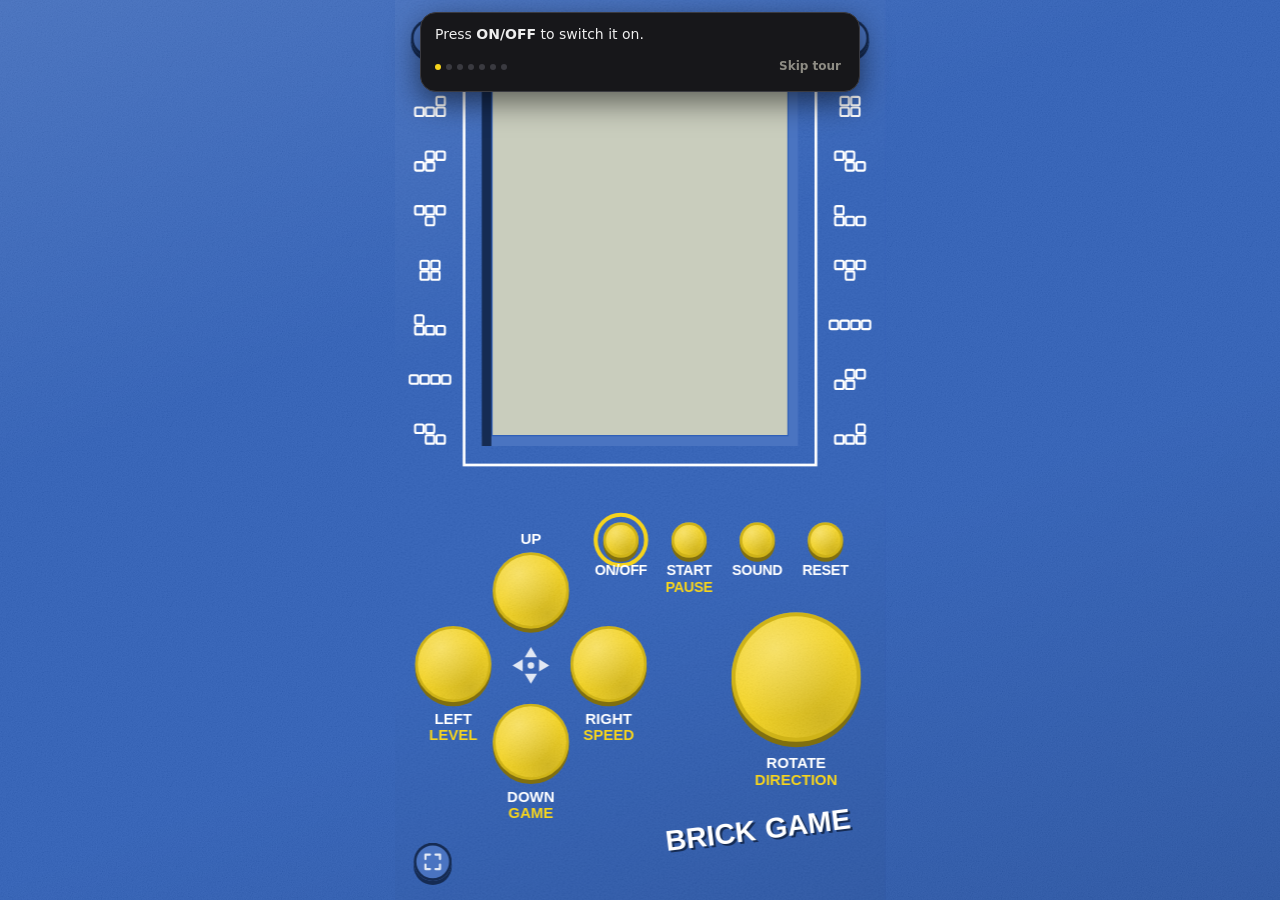
==== brick/index.html @ eca325bb "Brick v28: Home screen — games list, local leaderboard, idle robot preview; RESET plays the home ani" ====
<!DOCTYPE html>
<html lang="en">
<head>
<meta charset="UTF-8">
<meta name="viewport" content="width=device-width, initial-scale=1, maximum-scale=1, user-scalable=no, viewport-fit=cover">
<title>Brick Game — lucidité</title>
<meta name="description" content="A playable rebuild of the classic pocket Brick Game handheld: twelve cartridges, ten speeds, ten levels, on your phone.">
<meta name="theme-color" content="#0d0d0f">
<meta name="mobile-web-app-capable" content="yes">
<meta name="apple-mobile-web-app-capable" content="yes">
<meta name="apple-mobile-web-app-status-bar-style" content="black-translucent">
<meta name="apple-mobile-web-app-title" content="Brick Game">
<meta property="og:type" content="website">
<meta property="og:site_name" content="lucidité">
<meta property="og:url" content="https://blog.varunagarwal.com/brick/">
<meta property="og:title" content="Brick Game — lucidité">
<meta property="og:description" content="The 9999-in-1 handheld, rebuilt for modern devices.">
<link rel="icon" href="../favicon.ico" sizes="any">
<link rel="icon" type="image/png" sizes="192x192" href="icon-192.png">
<link rel="apple-touch-icon" href="icon-180.png">
<link rel="manifest" href="manifest.webmanifest">
<link rel="stylesheet" href="brick.css?v=28">
</head>
<body>
<!--
  BRICK GAME — a rebuild of the 1990s "9999 in 1" pocket brick handheld.
  Plain HTML/CSS/JS, no build step. games.js = the cartridges, engine.js = the console.
  The device is laid out in a fixed 360×760 box and scaled to fit the screen.

  There are four skins (data-layout="a" lightning, "b" kitty, "c" super, "d" screen-only). They share the same
  controls; CSS decides how each one looks and where it sits. Colours come from CSS variables that
  engine.js sets from the chosen console colour.
-->
<main id="stage">
  <div id="device" data-layout="a">

    <button class="corner flipbtn" id="flip-open" aria-label="Flip the console over" title="Flip over: battery door and about">
      <svg viewBox="0 0 24 24" fill="none" stroke="currentColor" stroke-width="2.2" stroke-linecap="round" stroke-linejoin="round" aria-hidden="true"><path d="M12 3v3M12 10v4M12 18v3" /><path d="M8 7.5 3.5 12 8 16.5Z"/><path d="M16 7.5 20.5 12 16 16.5Z"/></svg>
    </button>
    <button class="corner cfgbtn" id="help-open" aria-label="Settings" title="Settings">
      <svg viewBox="0 0 24 24" fill="none" stroke="currentColor" stroke-width="2.4" stroke-linecap="round" stroke-linejoin="round" aria-hidden="true"><circle cx="12" cy="12" r="5.2"/><circle cx="12" cy="12" r="1.7" fill="currentColor" stroke="none"/><path d="M12 2.6v3M12 18.4v3M2.6 12h3M18.4 12h3M5.4 5.4l2.1 2.1M16.5 16.5l2.1 2.1M18.6 5.4l-2.1 2.1M7.5 16.5l-2.1 2.1"/></svg>
    </button>
    <button class="corner fsbtn" id="fs-open" title="Full screen" aria-label="Toggle full screen" aria-pressed="false">
      <svg class="i-expand" viewBox="0 0 24 24" fill="none" stroke="currentColor" stroke-width="2.4" stroke-linecap="round" stroke-linejoin="round" aria-hidden="true"><path d="M4 9V4h5M20 9V4h-5M4 15v5h5M20 15v5h-5"/></svg>
      <svg class="i-shrink" viewBox="0 0 24 24" fill="none" stroke="currentColor" stroke-width="2.4" stroke-linecap="round" stroke-linejoin="round" aria-hidden="true"><path d="M9 4v5H4M15 4v5h5M9 20v-5H4M15 20v-5h5"/></svg>
    </button>

    <div class="shell">
    <i class="bolt l"></i><i class="bolt r"></i>
    <svg class="decals dl" aria-hidden="true"></svg><svg class="decals dr" aria-hidden="true"></svg>
    <div class="sframe"></div>

    <div class="lcd-frame">
      <div class="lcd-screen">
        <canvas id="lcd" class="lcdc" width="500" height="520" aria-label="Brick Game LCD screen"></canvas>
      </div>
    </div>

    <div id="label" class="lbl">CLASSIC</div>
    <div class="shoulder"></div>

    <button class="fn" data-btn="power" aria-label="On / Off"><i></i><span>ON/OFF</span></button>
    <button class="fn" data-btn="sound" aria-label="Sound"><i></i><span>SOUND</span></button>
    <button class="fn" data-btn="sp"    data-l2="PAUSE" aria-label="Start / Pause"><i></i><span data-alt="START">S/P</span></button>
    <button class="fn" data-btn="reset" aria-label="Reset"><i></i><span>RESET</span></button>

    <div id="dpad" class="dpad" role="group" aria-label="Direction pad">
      <!-- layout a: four round keys -->
      <svg class="cross" viewBox="0 0 140 140" aria-hidden="true">
        <path class="cross-body" d="M54 6 H86 a8 8 0 0 1 8 8 V54 H126 a8 8 0 0 1 8 8 V78 a8 8 0 0 1 -8 8 H94 V126 a8 8 0 0 1 -8 8 H54 a8 8 0 0 1 -8 -8 V86 H14 a8 8 0 0 1 -8 -8 V62 a8 8 0 0 1 8 -8 H46 V14 a8 8 0 0 1 8 -8 Z"/>
        <circle class="cross-dimple" cx="70" cy="70" r="15"/>
      </svg>
      <b class="key up"    data-dir="up"    data-l1="UP"></b>
      <b class="key right" data-dir="right" data-l1="RIGHT" data-l2="SPEED"></b>
      <b class="key down"  data-dir="down"  data-l1="DOWN" data-l2="GAME"></b>
      <b class="key left"  data-dir="left"  data-l1="LEFT" data-l2="LEVEL"></b>
      <svg class="compass" viewBox="-12 -12 24 24" aria-hidden="true">
        <path d="M0-9 L3-4 H-3Z M0 9 L3 4 H-3Z M-9 0 L-4-3 V3Z M9 0 L4-3 V3Z"/>
        <circle r="1.6"/>
      </svg>
      <span class="dlab u">UP</span><span class="dlab l">LEFT</span><span class="dlab r">RIGHT</span><span class="dlab d">DOWN</span>
    </div>

    <button class="rot" data-btn="rotate" aria-label="Rotate / Fire"></button>
    <button class="rot rot2" data-btn="rotate" aria-label="Rotate / Fire (second button)"></button>
    <span class="rotlab">ROTATE<b>DIRECTION</b></span>

    <!-- brand art (a: little brick buddy + swoosh, b: kitty) -->
    <svg class="mascot" viewBox="0 0 80 96" aria-hidden="true" fill="none" stroke="currentColor" stroke-width="3.2" stroke-linecap="round" stroke-linejoin="round">
      <ellipse cx="28" cy="10" rx="8" ry="4"/><ellipse cx="52" cy="10" rx="8" ry="4"/>
      <path d="M20 10 V16 M36 10 V16 M44 10 V16 M60 10 V16"/>
      <rect x="14" y="16" width="52" height="38" rx="7"/>
      <circle cx="31" cy="33" r="3.6" fill="currentColor" stroke="none"/><circle cx="49" cy="33" r="3.6" fill="currentColor" stroke="none"/>
      <path d="M30 43 Q40 51 50 43"/>
      <path d="M14 40 L3 30 M66 40 L77 26"/>
      <path d="M30 54 L25 76 M50 54 L58 72"/>
      <ellipse cx="22" cy="82" rx="9" ry="5" fill="currentColor" stroke="none"/><ellipse cx="62" cy="78" rx="9" ry="5" fill="currentColor" stroke="none"/>
    </svg>
    <svg class="cat" viewBox="0 0 130 140" aria-hidden="true" fill="none" stroke="currentColor" stroke-width="3.4" stroke-linecap="round" stroke-linejoin="round">
      <defs>
        <mask id="catm-tail" maskUnits="userSpaceOnUse" x="0" y="0" width="130" height="140"><rect width="130" height="140" fill="#fff"/><g fill="#000" stroke="#000" stroke-width="5"><path d="M38 68 C20 94 22 119 40 125 H84 C102 119 104 94 86 68 Z"/><circle cx="86" cy="101" r="13"/></g></mask>
        <mask id="catm-body" maskUnits="userSpaceOnUse" x="0" y="0" width="130" height="140"><rect width="130" height="140" fill="#fff"/><g fill="#000" stroke="#000" stroke-width="5"><ellipse cx="62" cy="49" rx="38" ry="29"/><circle cx="86" cy="101" r="13"/><ellipse cx="48" cy="100" rx="7" ry="5.5"/><ellipse cx="50" cy="127" rx="11" ry="5.5"/><ellipse cx="76" cy="127" rx="11" ry="5.5"/></g></mask>
        <mask id="catm-ears" maskUnits="userSpaceOnUse" x="0" y="0" width="130" height="140"><rect width="130" height="140" fill="#fff"/><ellipse cx="62" cy="49" rx="38" ry="29" fill="#000" stroke="#000" stroke-width="5"/></mask>
      </defs>
      <path mask="url(#catm-tail)" d="M90 118 C118 122 126 98 112 86"/>
      <path mask="url(#catm-body)" d="M38 68 C20 94 22 119 40 125 H84 C102 119 104 94 86 68"/>
      <path mask="url(#catm-ears)" d="M31 40 L27 8 L55 24 M93 40 L97 8 L69 24"/>
      <ellipse cx="62" cy="49" rx="38" ry="29"/>
      <path d="M62 24 v7 M54 26 l2 6 M70 26 l-2 6"/>
      <ellipse class="eye" cx="47" cy="46" rx="3.4" ry="4.8"/><ellipse class="eye" cx="77" cy="46" rx="3.4" ry="4.8"/>
      <path class="nose" d="M59.5 54 h5 l-2.5 3.4 Z" fill="currentColor"/>
      <path d="M62 57.4 v3 M62 60.4 q-4 4 -8 1.2 M62 60.4 q4 4 8 1.2"/>
      <path d="M40 56 l-12 -3 M40 61 l-12 3 M84 56 l12 -3 M84 61 l12 3"/>
      <ellipse cx="50" cy="127" rx="11" ry="5.5"/><ellipse cx="76" cy="127" rx="11" ry="5.5"/>
      <circle cx="86" cy="101" r="13"/><path d="M86 94 l6 4.5 -2.3 7 h-7.4 l-2.3 -7 Z M86 94 v-5 M92 98.5 l5.5 -3 M89.7 105.5 l3.8 5 M82.3 105.5 l-3.8 5 M80 98.5 l-5.5 -3"/>
      <ellipse cx="48" cy="100" rx="7" ry="5.5"/>
    </svg>
    <div class="brand"><span>BRICK</span><span>GAME</span></div>
    <div class="nine">9999IN1</div>
    <svg class="swoosh" viewBox="0 0 160 40" aria-hidden="true" fill="none" stroke="currentColor" stroke-width="2.4" stroke-linecap="round">
      <path d="M2 30 C 40 38, 70 6, 156 22"/>
      <circle cx="30" cy="30" r="1.8" fill="currentColor" stroke="none"/><circle cx="46" cy="31" r="1.8" fill="currentColor" stroke="none"/>
    </svg>
    <svg class="grip" viewBox="0 0 64 50" aria-hidden="true" fill="none" stroke-width="4.5" stroke-linecap="round">
      <path d="M6 46 L26 6 M20 46 L40 6 M34 46 L54 6 M48 46 L68 6" clip-path="inset(0)"/>
    </svg>
    </div>
  </div>

  <!-- the back of the console: battery door with an About panel; flip over with the corner key -->
  <div id="back" data-layout="a" aria-hidden="true">
    <button class="corner flipbtn" id="flip-back" aria-label="Flip the console back to the front" title="Flip back" tabindex="-1">
      <svg viewBox="0 0 24 24" fill="none" stroke="currentColor" stroke-width="2.2" stroke-linecap="round" stroke-linejoin="round" aria-hidden="true"><path d="M12 3v3M12 10v4M12 18v3" /><path d="M8 7.5 3.5 12 8 16.5Z"/><path d="M16 7.5 20.5 12 16 16.5Z"/></svg>
    </button>
    <div class="shell">
      <div class="bk-bay" id="bk-bay">
        <div class="bk-slots">
          <div class="bk-slot"><i>+</i><i>&minus;</i><svg class="spring" viewBox="0 0 40 40" aria-hidden="true" fill="none" stroke="currentColor" stroke-width="2.6" stroke-linecap="round" stroke-linejoin="round"><path d="M20 38 V34 L9 31 L31 26 L9 21 L31 16 L9 11 L31 6 L20 3 V1"/></svg><s class="plate"></s></div><div class="bk-slot rev"><i>&minus;</i><i>+</i><svg class="spring" viewBox="0 0 40 40" aria-hidden="true" fill="none" stroke="currentColor" stroke-width="2.6" stroke-linecap="round" stroke-linejoin="round"><path d="M20 38 V34 L9 31 L31 26 L9 21 L31 16 L9 11 L31 6 L20 3 V1"/></svg><s class="plate"></s></div>
        </div>
        <button type="button" class="bk-bat" data-i="0" data-brand="voltix" aria-label="Voltix AA battery, tap to remove"><span class="in"><i class="nub"></i><i class="band"></i><u class="pl">+</u><b class="bname">VOLTIX</b><b class="spec">AA 1.5V</b><u class="mi">&minus;</u></span></button>
        <button type="button" class="bk-bat" data-i="1" data-brand="zapcell" aria-label="Zapcell AA battery, tap to remove"><span class="in"><i class="nub"></i><i class="band"></i><u class="pl">+</u><b class="bname">ZAPCELL</b><b class="spec">AA 1.5V</b><u class="mi">&minus;</u></span></button>
        <div class="bk-lower">
          <p class="bk-hint" id="bk-hint">Tap a battery to take it out.</p>
          <div class="bk-egg" id="bk-egg">
            <div class="bk-qc" aria-hidden="true"><b>QC</b><span>PASSED</span><em>No. 7</em></div>
            <button type="button" class="bk-note" id="bk-note" aria-label="Handwritten note inside the battery bay. Tap for another.">9999 in 1*<small>*12, honestly</small></button>
          </div>
          <p class="bk-ver bk-ver2">Version <span class="ver-n">?</span></p>
          <button type="button" class="bk-btn" id="bk-close">Close the door</button>
        </div>
      </div>
      <div class="bk-door" id="bk-door">
        <div class="bk-ridges"><em></em><em></em><em></em></div>
        <h2>BRICK GAME</h2>
        <div class="bk-sub">9999 IN 1</div>
        <p>A playable rebuild of the pocket brick handheld: twelve games, ten speeds and ten levels, made to fit in your phone.</p>
        <p>Made by <b>Varun Agarwal</b>.</p>
        <a class="bk-link" id="bk-blog" href="https://blog.varunagarwal.com/" target="_blank" rel="noopener">Visit my blog <span aria-hidden="true">&#8599;</span></a>
        <p class="bk-fine">Original code, art and sounds. Not affiliated with any manufacturer or game company.</p>
        <p class="bk-ver">Version <span class="ver-n">?</span></p>
        <button type="button" class="bk-btn" id="bk-open">Open the battery door</button>
      </div>
    </div>
  </div>

  <div id="help" hidden>
    <div class="card" role="dialog" aria-modal="false" aria-labelledby="help-title">
      <button id="help-close" aria-label="Close">&times;</button>
      <h2 id="help-title" class="sr-only">Brick Game settings</h2>
      <div class="tabs" id="help-tabs" role="tablist">
        <button type="button" role="tab" data-tab="style" aria-selected="true">Customise</button>
        <button type="button" role="tab" data-tab="play" aria-selected="false">Play</button>
        <button type="button" role="tab" data-tab="help" aria-selected="false">Help</button>
      </div>

      <div class="panes">
      <section data-pane="style">
        <div class="dk-top">
          <div class="cap" id="live-cap"></div>
          <div class="dk-tex">
            <button type="button" class="bgbtn" id="bg-pick" aria-label="Change the backdrop behind the console" title="Backdrop"><svg viewBox="0 0 24 24" aria-hidden="true"><circle cx="12" cy="12" r="8.5" fill="none" stroke="currentColor" stroke-width="2.2"/><path d="M12 3.5a8.5 8.5 0 0 1 0 17z" fill="currentColor"/></svg></button>
            <span>Texture</span>
            <div class="seg mini" id="tex-pick">
              <button type="button" data-tex="1">On</button>
              <button type="button" data-tex="0">Off</button>
            </div>
          </div>
        </div>
        <div class="carousel">
          <button type="button" class="car-btn prev" id="skin-prev" aria-label="Previous console">&#8249;</button>
          <div class="skins" id="skin-pick" role="listbox" aria-label="Consoles"></div>
          <button type="button" class="car-btn next" id="skin-next" aria-label="Next console">&#8250;</button>
        </div>
        <div class="dots" id="skin-dots" hidden></div>
        <div class="dk-rows">
          <div class="srow"><span>Body<em id="val-body"></em></span><div class="swatches strip" id="colour-pick"></div></div>
          <div class="srow"><span>Buttons<em id="val-key"></em></span><div class="swatches strip" id="key-pick"></div></div>
          <div class="srow"><span>Screen<em id="val-tint"></em></span><div class="swatches strip" id="tint-pick"></div></div>
          <div class="srow"><span>Mascot</span><div class="mascots" id="mascot-pick"></div></div>
        </div>
      </section>

      <section data-pane="play" hidden>
        <div class="opt" id="fs-row"><div class="optl">Display <span class="hint">hide the browser bars</span></div>
          <div class="seg" id="fs-pick">
            <button type="button" data-fs="0">Windowed</button>
            <button type="button" data-fs="1">Full screen</button>
          </div>
        </div>
        <p class="fsnote" id="fs-note" hidden>On iPhone, Safari can&rsquo;t go full screen from a web page. Use Share &rarr; Add to Home Screen and open it from there: no browser bars.</p>
        <div class="opt"><div class="optl">Haptics <span class="hint">buzz on every press</span></div>
          <div class="seg" id="haptic-pick">
            <button type="button" data-hap="0">Off</button>
            <button type="button" data-hap="1">On</button>
          </div>
        </div>
        <p class="fsnote" id="haptic-note"></p>
        <div class="opt"><div class="optl">Title keys <span class="hint">D-pad on the title screen</span></div>
          <div class="seg" id="menu-pick">
            <button type="button" data-menu="orig">Original</button>
            <button type="button" data-menu="quick">Quick</button>
          </div>
        </div>
        <p class="fsnote">The D-pad on the title screen, where you pick game, speed and level. <b>Original</b>: LEFT level, RIGHT speed, DOWN/UP game (as printed on the real units). <b>Quick</b>: LEFT/RIGHT game, UP/DOWN speed, ROTATE level.</p>
        <h3>Reset</h3>
        <div class="resetrow">
          <button type="button" class="linkbtn" id="refresh-app">Refresh app</button>
          <button type="button" class="linkbtn danger" id="wipe-data">Erase data</button>
        </div>
        <p class="fsnote"><b>Refresh</b> clears the saved copy of the page and loads the latest version (your skin and scores stay). Use it if anything looks half-updated. <b>Erase</b> also deletes your skin, colours and high scores.</p>
      </section>

      <section data-pane="help" hidden>
        <p class="lede">Just like the real thing: press <b>ON/OFF</b>, pick a game, speed and level on the title screen (see <i>Title keys</i> under Play), and hit <b>S/P</b> to start.</p>
        <button type="button" class="linkbtn" id="replay-welcome">Play the welcome tour</button>
        <h3><span id="help-games-n">12</span> games</h3>
        <ol id="help-games"></ol>
        <h3>Controls</h3>
        <table>
          <tr><th></th><th>On the device</th><th>Keyboard</th></tr>
          <tr><td>Move</td><td>D-pad (slide a thumb across it)</td><td>Arrows / WASD</td></tr>
          <tr><td>Rotate / fire / drop the bar</td><td>ROTATE</td><td>Space, Z, X</td></tr>
          <tr><td>Start / pause</td><td>S/P</td><td>Enter, P</td></tr>
          <tr><td>Sound</td><td>SOUND</td><td>M</td></tr>
          <tr><td>Back to the title screen</td><td>RESET</td><td>R</td></tr>
          <tr><td>Power</td><td>ON/OFF</td><td>O, Esc</td></tr>
        </table>
        <h3>Notes</h3>
        <ul>
          <li><b>Speed</b> is how fast things move; <b>level</b> changes the challenge (Brick Fall starts with garbage rows, Snake gets obstacles, Brick Breaker gets more bricks&hellip;). In Brick Fall, &uarr; is a hard drop.</li>
          <li>Hold ROTATE in Snake or Road Racer for a turbo boost.</li>
          <li>On iPhone the ringer switch silences web audio.</li>
        </ul>
      </section>
      </div>
    </div>
  </div>
</main>

<noscript><p style="color:#ddd;font:16px system-ui;padding:2rem">Brick Game needs JavaScript.</p></noscript>
<script src="games.js?v=28"></script>
<script src="mascots.js?v=28"></script>
<script src="engine.js?v=28"></script>
<script src="back.js?v=28"></script>
<script src="welcome.js?v=28"></script>
</body>
</html>
---- brick/brick.css ----
/* Brick Game — the handheld. Fixed 360×760 design box (800×380 in landscape), scaled to fit by engine.js.
 *
 * Plastic is drawn flat on purpose: solid colours, a darker rim, a hard offset "side" under each key.
 * No glossy gradients - real handhelds of this kind are matte ABS. The only extras are a very fine grain and a barely-there sheen (--grain, --sheen).
 * Colours are CSS variables set on :root by engine.js (console colour picker).
 */
:root {
  /* fine plastic grain + a faint sheen, layered over the body and key colours for a slightly real feel */
  --grain: url("data:image/svg+xml;utf8,<svg xmlns='http://www.w3.org/2000/svg' width='180' height='180'><filter id='n' x='0' y='0' width='100%25' height='100%25'><feTurbulence type='fractalNoise' baseFrequency='.8' numOctaves='2' stitchTiles='stitch'/><feColorMatrix type='saturate' values='0'/><feColorMatrix values='1.4 0 0 0 -.2  0 1.4 0 0 -.2  0 0 1.4 0 -.2  0 0 0 0 .075'/></filter><rect width='100%25' height='100%25' filter='url(%23n)'/></svg>");
  --sheen: linear-gradient(158deg, rgba(255,255,255,.10) 0%, rgba(255,255,255,0) 34%, rgba(0,0,0,0) 62%, rgba(0,0,0,.10) 100%);
  --build: "28";        /* must match BUILD in engine.js: lets the page notice a stale stylesheet */
  --body: #17171a;      /* shell */
  --body-hi: #2b2b2e;   /* top edge catching the light */
  --body-lo: #0b0b0d;   /* outline / underside */
  --key: #f5d31c;       /* buttons */
  --key-rim: #c9ac10;
  --key-side: #7d6a08;
  --ink: #f1f1f1;       /* text and line-art printed on the shell */
  --decal: #d9dce0;     /* lightning / print accents */
  --lcd-bg: #c9cdbd;
  --accent: #f5d31c;
}
* { box-sizing: border-box; -webkit-tap-highlight-color: transparent; }
[hidden] { display: none !important; }
html, body { margin: 0; height: 100%; overflow: hidden; overscroll-behavior: none; }
body {
  background: #0d0d0f;
  color: #eee;
  font-family: system-ui, -apple-system, "Segoe UI", Roboto, sans-serif;
  -webkit-user-select: none; user-select: none; -webkit-touch-callout: none;
}
#stage { position: fixed; inset: 0; padding: env(safe-area-inset-top) env(safe-area-inset-right) env(safe-area-inset-bottom) env(safe-area-inset-left); }

:is(#device, #back, .pvdev) {
  --shift: 22px;                      /* the body sits this far below the top corner keys */
  position: absolute; left: 50%; top: 50%;
  width: 360px; height: calc(760px + var(--shift));
  transform: perspective(1700px) translate(-50%, -50%) scale(var(--s, 1)) rotateY(var(--ry, 0deg));
  transform-origin: 50% 50%;
  border-radius: 34px 34px 40px 40px;
  background: var(--sheen), var(--grain), var(--body);
  color: var(--ink);
  box-shadow:
    0 0 0 2px var(--body-lo),
    0 20px 40px rgba(0, 0, 0, .45),
    inset 0 3px 0 var(--body-hi),
    inset 0 -5px 0 rgba(0, 0, 0, .2);
  touch-action: none;
}
:is(#device, #back, .pvdev) * { touch-action: none; }
.shell { position: absolute; left: 0; top: var(--shift, 0px); width: 100%; height: calc(100% - var(--shift, 0px)); overflow: hidden; border-radius: inherit; }
#back { visibility: hidden; }

@font-face { font-family: 'Orbitron'; font-weight: 800; font-style: normal; font-display: swap; src: url('fonts/orbitron-800.woff2') format('woff2'); }

html[data-tex="off"] { --grain: none; --sheen: none; }
html[data-tex="off"] :is(.fn i, .rot, #dpad .key, .dpad .key) { background: var(--key); }
/* clear shell: see-through smoky plastic over a (made-up) circuit board */
:root { --pcb: url('pcb.svg'); --glass: rgba(140, 160, 172, .74); }
:is(#device, #back, .pvdev)[data-shell="clear"] { background: var(--sheen), var(--grain), linear-gradient(var(--glass), var(--glass)), var(--pcb) center / 100% 100% no-repeat, #0d2a1c; }
html[data-shell="clear"][data-layout="c"] body, html[data-shell="clear"][data-layout="d"] body { background: var(--sheen), var(--grain), var(--body); }

/* corner controls are part of the console: small molded round keys in the shell's own tones */
.corner {
  position: absolute; top: 10px; width: 28px; height: 28px; z-index: 3;
  display: grid; place-items: center; padding: 0; cursor: pointer; text-decoration: none;
  color: var(--ink); background: var(--body-hi); border: 0; border-radius: 50%;
  box-shadow: inset 0 0 0 2px var(--body-lo), 0 3px 0 var(--body-lo);
  transition: transform .04s, box-shadow .04s;
}
.corner svg { width: 16px; height: 16px; display: block; opacity: .85; }
.corner:hover svg, .corner:focus-visible svg { opacity: 1; }
.corner:focus-visible { outline: 2px solid var(--ink); outline-offset: 2px; }
.corner:active { transform: translateY(3px); box-shadow: inset 0 0 0 2px var(--body-lo), 0 0 0 var(--body-lo); }
.corner.flipbtn { left: 12px; }
.corner.cfgbtn { right: 12px; }
.corner .i-shrink { display: none; }
.corner.fsbtn[aria-pressed="true"] .i-expand { display: none; }
.corner.fsbtn[aria-pressed="true"] .i-shrink { display: block; }
.corner.fsbtn { left: 14px; top: auto; bottom: 14px; }

/* ---------- parts shared by both layouts ---------- */
.lcd-frame { position: absolute; background: #2b2c30; box-shadow: inset 0 0 0 2px #18191b; }
.lcd-screen { position: relative; background: var(--lcd-bg); box-shadow: 0 0 0 2px #18191b; overflow: hidden; }
:is(#lcd, .lcdc) { display: block; }
body:not(.is-on) .lcd-screen { background: color-mix(in srgb, var(--lcd-bg) 90%, #777); }

/* keys: flat disc, darker rim, hard side underneath */
.fn i, :is(#dpad, .dpad) .key, .rot {
  background: radial-gradient(circle at 34% 28%, rgba(255, 255, 255, .30), rgba(255, 255, 255, 0) 56%), radial-gradient(circle at 72% 82%, rgba(0, 0, 0, .14), rgba(0, 0, 0, 0) 58%), var(--grain), var(--key);
  box-shadow: inset 0 0 0 2px var(--key-rim), 0 3px 0 var(--key-side);
  transition: transform .04s, box-shadow .04s;
}
.fn.pressed i, :is(#dpad, .dpad) .key.pressed, .rot.pressed {
  transform: translateY(3px);
  box-shadow: inset 0 0 0 2px var(--key-rim), 0 0 0 var(--key-side);
}

.fn { position: absolute; z-index: 2; padding: 0; background: none; border: 0; color: var(--ink); cursor: pointer; }
.fn span { position: absolute; left: 50%; transform: translateX(-50%); font: 700 11px/1 Arial, sans-serif; letter-spacing: -.2px; white-space: nowrap; }
.fn i { position: absolute; left: 50%; border-radius: 50%; }

:is(#dpad, .dpad) { position: absolute; }
:is(#dpad, .dpad) .key { position: absolute; pointer-events: none; }
:is(#dpad, .dpad) .cross, :is(#dpad, .dpad) .compass, :is(#dpad, .dpad) .dlab { position: absolute; pointer-events: none; }
.rot { position: absolute; border: 0; padding: 0; cursor: pointer; border-radius: 50%; }
.mascot, .cat, .swoosh, .grip, .rotlab { position: absolute; pointer-events: none; }
.brand, .nine { position: absolute; pointer-events: none; }

/* =====================================================================
 * LAYOUT A — "lightning": black unit, bolts either side of the screen, four round keys
 * ===================================================================== */
.bolt {
  position: absolute; background: var(--decal);
  clip-path: polygon(58% 0%, 0% 56%, 40% 56%, 18% 100%, 100% 34%, 58% 34%);
}
:is(#device, #back, .pvdev)[data-layout="a"] .bolt { top: 74px; width: 26px; height: 138px; }
.bolt.l { left: 12px; }
.bolt.r { right: 12px; transform: scaleX(-1); }

:is(#device, #back, .pvdev)[data-layout="a"] .lcd-frame { left: 41px; top: 26px; width: 278px; height: 280px; padding: 9px; border-radius: 10px; }
:is(#device, #back, .pvdev)[data-layout="a"] .lcd-screen { width: 260px; height: 262px; border-radius: 2px; }
:is(#device, #back, .pvdev)[data-layout="a"] :is(#lcd, .lcdc) { width: 250px; height: 260px; margin: 1px 5px; }

:is(#label, .lbl) {
  position: absolute; left: 0; right: 0; text-align: center; cursor: pointer; white-space: nowrap;
  font: 400 31px/1 Impact, "Haettenschweiler", "Arial Narrow Bold", "Roboto Condensed", sans-serif;
  font-stretch: condensed; letter-spacing: 1.5px; color: var(--ink);
}
:is(#label, .lbl).named { color: var(--key); }
:is(#device, #back, .pvdev)[data-layout="a"] :is(#label, .lbl) { top: 314px; }

.shoulder {
  position: absolute; left: 0; right: 0; top: 356px; height: 48px;
  border-radius: 28px 28px 22px 22px;
  background: var(--body-hi);
  box-shadow: 0 3px 0 var(--body-lo), inset 0 2px 0 rgba(255,255,255,.07);
}

/* ---- shared control geometry (layouts a, c, d), proportions taken from the blue "Super" reference ----
 * --cy is where the control block starts; everything is placed relative to it. */
:is(#device, #back, .pvdev):is([data-layout="a"], [data-layout="c"], [data-layout="d"]) { --cy: 428px; }

:is(#device, #back, .pvdev):is([data-layout="a"], [data-layout="c"], [data-layout="d"]) .fn { top: calc(var(--cy) - 9px); width: 44px; height: 58px; }
:is(#device, #back, .pvdev):is([data-layout="a"], [data-layout="c"], [data-layout="d"]) .fn[data-btn="power"] { left: 144px; }
:is(#device, #back, .pvdev):is([data-layout="a"], [data-layout="c"], [data-layout="d"]) .fn[data-btn="sp"]    { left: 194px; }
:is(#device, #back, .pvdev):is([data-layout="a"], [data-layout="c"], [data-layout="d"]) .fn[data-btn="sound"] { left: 244px; }
:is(#device, #back, .pvdev):is([data-layout="a"], [data-layout="c"], [data-layout="d"]) .fn[data-btn="reset"] { left: 294px; }
:is(#device, #back, .pvdev):is([data-layout="a"], [data-layout="c"], [data-layout="d"]) .fn i { top: 0; width: 26px; height: 26px; margin-left: -13px; }
:is(#device, #back, .pvdev):is([data-layout="a"], [data-layout="c"], [data-layout="d"]) .fn span { top: 30px; font-size: 10.5px; }
:is(#device, #back, .pvdev):is([data-layout="c"], [data-layout="d"]) .fn[data-l2]::after {
  content: attr(data-l2); position: absolute; left: 50%; top: 42px; transform: translateX(-50%);
  font: 700 10.5px/1 Arial, sans-serif; letter-spacing: -.2px; white-space: nowrap; color: var(--alt);
}

/* D-pad: four round keys on a wide diamond with real gaps (centres 56px from the middle) */
:is(#device, #back, .pvdev):is([data-layout="a"], [data-layout="c"], [data-layout="d"]) :is(#dpad, .dpad) { left: 0; top: var(--cy); width: 201px; height: 193px; }
:is(#device, #back, .pvdev):is([data-layout="a"], [data-layout="c"], [data-layout="d"]) :is(#dpad, .dpad) .key { width: 56px; height: 56px; border-radius: 50%; }
:is(#device, #back, .pvdev):is([data-layout="a"], [data-layout="c"], [data-layout="d"]) :is(#dpad, .dpad) .key.up    { left: 72px;  top: 13px; }
:is(#device, #back, .pvdev):is([data-layout="a"], [data-layout="c"], [data-layout="d"]) :is(#dpad, .dpad) .key.left  { left: 15px;  top: 67px; }
:is(#device, #back, .pvdev):is([data-layout="a"], [data-layout="c"], [data-layout="d"]) :is(#dpad, .dpad) .key.right { left: 129px; top: 67px; }
:is(#device, #back, .pvdev):is([data-layout="a"], [data-layout="c"], [data-layout="d"]) :is(#dpad, .dpad) .key.down  { left: 72px;  top: 124px; }
:is(#device, #back, .pvdev):is([data-layout="a"], [data-layout="c"], [data-layout="d"]) :is(#dpad, .dpad) .compass { left: 82px; top: 78px; width: 36px; height: 36px; fill: var(--ink); opacity: .85; }
:is(#device, #back, .pvdev):is([data-layout="a"], [data-layout="c"], [data-layout="d"]) :is(#dpad, .dpad) .cross,
:is(#device, #back, .pvdev):is([data-layout="a"], [data-layout="c"], [data-layout="d"]) :is(#dpad, .dpad) .dlab { display: none; }

/* ROTATE: the big key, label underneath (no arrow) */
:is(#device, #back, .pvdev):is([data-layout="a"], [data-layout="c"], [data-layout="d"]) .rot:not(.rot2) { left: 247px; top: calc(var(--cy) + 57px); width: 95px; height: 95px; box-shadow: inset 0 0 0 3px var(--key-rim), 0 4px 0 var(--key-side); }
:is(#device, #back, .pvdev):is([data-layout="a"], [data-layout="c"], [data-layout="d"]) .rot.pressed { box-shadow: inset 0 0 0 3px var(--key-rim), 0 0 0 var(--key-side); }
:is(#device, #back, .pvdev):is([data-layout="a"], [data-layout="c"], [data-layout="d"]) .rot2 { display: none; }
:is(#device, #back, .pvdev):is([data-layout="a"], [data-layout="c"], [data-layout="d"]) .rotlab { left: 234px; top: calc(var(--cy) + 161px); width: 121px; text-align: center; font: 700 11px/1.15 Arial, sans-serif; color: var(--ink); }
:is(#device, #back, .pvdev):is([data-layout="a"], [data-layout="c"], [data-layout="d"]) .rotlab b { display: block; font-weight: 700; color: var(--alt); }
:is(#device, #back, .pvdev)[data-layout="a"] .rotlab b, :is(#device, #back, .pvdev)[data-layout="b"] .rotlab b { display: none; }

:is(#device, #back, .pvdev)[data-layout="a"] .mascot { left: 18px; top: 640px; width: 60px; height: 72px; color: var(--ink); }
:is(#device, #back, .pvdev)[data-layout="a"] .brand {
  left: 108px; top: 664px; transform: rotate(-9deg); transform-origin: 0 100%;
  font: 400 31px/.86 Impact, "Haettenschweiler", "Arial Narrow Bold", sans-serif; letter-spacing: 1px; color: var(--ink);
  display: flex; flex-direction: column;
}
:is(#device, #back, .pvdev)[data-layout="a"] .brand span:last-child { margin-left: 34px; }
:is(#device, #back, .pvdev)[data-layout="a"] .nine { right: 26px; top: 718px; font: 400 20px/1 Impact, "Haettenschweiler", "Arial Narrow Bold", sans-serif; letter-spacing: .5px; color: var(--ink); }
:is(#device, #back, .pvdev)[data-layout="a"] .swoosh { left: 96px; top: 718px; width: 140px; height: 40px; color: var(--ink); }
:is(#device, #back, .pvdev)[data-layout="a"] .cat, :is(#device, #back, .pvdev)[data-layout="a"] .grip { display: none; }

/* =====================================================================
 * LAYOUT B — "kitty": big screen, one-piece cross D-pad, pill S/P + SOUND, two round action keys
 * ===================================================================== */
:is(#device, #back, .pvdev)[data-layout="b"] { border-radius: 30px 30px 104px 34px; }
:is(#device, #back, .pvdev)[data-layout="b"] .bolt { top: 92px; width: 17px; height: 96px; }
:is(#device, #back, .pvdev)[data-layout="b"] .bolt.l { left: 5px; }
:is(#device, #back, .pvdev)[data-layout="b"] .bolt.r { right: 5px; }
:is(#device, #back, .pvdev)[data-layout="b"] .shoulder { display: none; }

:is(#device, #back, .pvdev)[data-layout="b"] .lcd-frame { left: 26px; top: 28px; width: 308px; height: 320px; padding: 9px; border-radius: 12px; background: #62656b; box-shadow: inset 0 0 0 3px #2b2d31; }
:is(#device, #back, .pvdev)[data-layout="b"] .lcd-screen { width: 290px; height: 302px; border-radius: 2px; }
:is(#device, #back, .pvdev)[data-layout="b"] :is(#lcd, .lcdc) { width: 290px; height: 302px; margin: 0; }
:is(#device, #back, .pvdev)[data-layout="b"] :is(#label, .lbl) { top: 352px; font: 700 10px/1 Arial, sans-serif; letter-spacing: .14em; opacity: 0; }
:is(#device, #back, .pvdev)[data-layout="b"] :is(#label, .lbl).named { opacity: .85; color: var(--ink); }

:is(#device, #back, .pvdev)[data-layout="b"] .fn { width: 56px; }
:is(#device, #back, .pvdev)[data-layout="b"] .fn span { font-size: 8px; top: 0; }
:is(#device, #back, .pvdev)[data-layout="b"] .fn[data-btn="power"],
:is(#device, #back, .pvdev)[data-layout="b"] .fn[data-btn="reset"] { top: 372px; height: 56px; }
:is(#device, #back, .pvdev)[data-layout="b"] .fn[data-btn="power"] { left: 160px; }
:is(#device, #back, .pvdev)[data-layout="b"] .fn[data-btn="reset"] { left: 218px; }
:is(#device, #back, .pvdev)[data-layout="b"] .fn[data-btn="power"] i,
:is(#device, #back, .pvdev)[data-layout="b"] .fn[data-btn="reset"] i { top: 16px; width: 30px; height: 30px; margin-left: -15px; }
:is(#device, #back, .pvdev)[data-layout="b"] .fn[data-btn="sp"],
:is(#device, #back, .pvdev)[data-layout="b"] .fn[data-btn="sound"] { top: 440px; height: 100px; }
:is(#device, #back, .pvdev)[data-layout="b"] .fn[data-btn="sp"] { left: 160px; }
:is(#device, #back, .pvdev)[data-layout="b"] .fn[data-btn="sound"] { left: 218px; }
:is(#device, #back, .pvdev)[data-layout="b"] .fn[data-btn="sp"] i,
:is(#device, #back, .pvdev)[data-layout="b"] .fn[data-btn="sound"] i { top: 8px; width: 24px; height: 66px; margin-left: -12px; border-radius: 12px; transform: rotate(12deg); }
:is(#device, #back, .pvdev)[data-layout="b"] .fn[data-btn="sp"] span,
:is(#device, #back, .pvdev)[data-layout="b"] .fn[data-btn="sound"] span { top: 86px; }
:is(#device, #back, .pvdev)[data-layout="b"] .fn[data-btn="sp"].pressed i,
:is(#device, #back, .pvdev)[data-layout="b"] .fn[data-btn="sound"].pressed i { transform: rotate(12deg) translateY(3px); }

/* one-piece cross; four transparent keys sit on its arms purely to show presses */
:is(#device, #back, .pvdev)[data-layout="b"] :is(#dpad, .dpad) { left: 8px; top: 380px; width: 150px; height: 150px; }
:is(#device, #back, .pvdev)[data-layout="b"] :is(#dpad, .dpad) .cross { position: absolute; left: 17px; top: 14px; width: 116px; height: 116px; filter: drop-shadow(0 3px 0 var(--key-side)); }
:is(#device, #back, .pvdev)[data-layout="b"] :is(#dpad, .dpad) .cross-body { fill: var(--key); stroke: var(--key-rim); stroke-width: 2.4; }
:is(#device, #back, .pvdev)[data-layout="b"] :is(#dpad, .dpad) .cross-dimple { fill: var(--key-rim); opacity: .55; }
:is(#device, #back, .pvdev)[data-layout="b"] :is(#dpad, .dpad) .compass { display: none; }
:is(#device, #back, .pvdev)[data-layout="b"] :is(#dpad, .dpad) .key { background: transparent; box-shadow: none; border-radius: 6px; transition: none; }
:is(#device, #back, .pvdev)[data-layout="b"] :is(#dpad, .dpad) .key.pressed { transform: none; background: rgba(0, 0, 0, .2); }
:is(#device, #back, .pvdev)[data-layout="b"] :is(#dpad, .dpad) .key.up    { left: 55px; top: 19px; width: 40px; height: 33px; }
:is(#device, #back, .pvdev)[data-layout="b"] :is(#dpad, .dpad) .key.down  { left: 55px; top: 85px; width: 40px; height: 33px; }
:is(#device, #back, .pvdev)[data-layout="b"] :is(#dpad, .dpad) .key.left  { left: 22px; top: 52px; width: 33px; height: 40px; }
:is(#device, #back, .pvdev)[data-layout="b"] :is(#dpad, .dpad) .key.right { left: 88px; top: 52px; width: 33px; height: 40px; }
:is(#device, #back, .pvdev)[data-layout="b"] :is(#dpad, .dpad) .dlab { position: absolute; font: 700 7.5px/1 Arial, sans-serif; color: var(--ink); letter-spacing: .02em; }
:is(#device, #back, .pvdev)[data-layout="b"] :is(#dpad, .dpad) .dlab.u { left: 50%; top: 2px; transform: translateX(-50%); }
:is(#device, #back, .pvdev)[data-layout="b"] :is(#dpad, .dpad) .dlab.d { left: 50%; bottom: 3px; transform: translateX(-50%); }
:is(#device, #back, .pvdev)[data-layout="b"] :is(#dpad, .dpad) .dlab.l { left: 0; top: 98px; }
:is(#device, #back, .pvdev)[data-layout="b"] :is(#dpad, .dpad) .dlab.r { right: 0; top: 98px; }

:is(#device, #back, .pvdev)[data-layout="b"] .rot { box-shadow: inset 0 0 0 2.5px var(--key-rim), 0 4px 0 var(--key-side); }
:is(#device, #back, .pvdev)[data-layout="b"] .rot.pressed { box-shadow: inset 0 0 0 2.5px var(--key-rim), 0 0 0 var(--key-side); }
:is(#device, #back, .pvdev)[data-layout="b"] .rot:not(.rot2) { left: 272px; top: 372px; width: 58px; height: 58px; }
:is(#device, #back, .pvdev)[data-layout="b"] .rot2 { left: 276px; top: 450px; width: 52px; height: 52px; }
:is(#device, #back, .pvdev)[data-layout="b"] .rotlab { left: 337px; top: 392px; writing-mode: vertical-rl; font: 700 8px/1 Arial, sans-serif; letter-spacing: .12em; color: var(--ink); }

:is(#device, #back, .pvdev)[data-layout="b"] .mascot, :is(#device, #back, .pvdev)[data-layout="b"] .swoosh { display: none; }
:is(#device, #back, .pvdev)[data-layout="b"] .cat { left: 20px; top: 556px; width: 124px; height: 134px; color: var(--decal); }
:is(#device, #back, .pvdev)[data-layout="b"] .cat .eye { fill: var(--ink); stroke: none; }
:is(#device, #back, .pvdev)[data-layout="b"] .brand {
  left: 158px; top: 600px; transform: rotate(-13deg); transform-origin: 0 100%;
  font: italic 900 43px/.82 "Arial Black", Impact, "Haettenschweiler", sans-serif; letter-spacing: -.5px; color: var(--ink);
  display: flex; flex-direction: column;
}
:is(#device, #back, .pvdev)[data-layout="b"] .brand span:last-child { margin-left: 26px; }
:is(#device, #back, .pvdev)[data-layout="b"] .nine { left: 176px; top: 698px; transform: rotate(-13deg); transform-origin: 0 100%; font: italic 900 14px/1 "Arial Black", Impact, sans-serif; color: var(--ink); }
:is(#device, #back, .pvdev)[data-layout="b"] .grip { left: 300px; top: 668px; width: 46px; height: 40px; stroke: var(--body-lo); }

/* =====================================================================
 * LAYOUT C — "super": full-bleed illustrated blue unit (button sizes and labels from the reference)
 * LAYOUT D — "screen": no console at all, just a big LCD and the keys
 * Both fill the page with the body colour, so there is no shell edge.
 * ===================================================================== */
html[data-layout="c"] body, html[data-layout="d"] body { background: var(--sheen), var(--grain), var(--body); }
:is(#device, #back, .pvdev):is([data-layout="c"], [data-layout="d"]) { border-radius: 0; box-shadow: none; }
:is(#device, #back, .pvdev):is([data-layout="c"], [data-layout="d"]) :is(.bolt, .shoulder, .mascot, .cat, .swoosh, .grip, .nine) { display: none; }

/* labelled keys: line 1 in ink, line 2 in the accent colour */
:is(#device, #back, .pvdev):is([data-layout="c"], [data-layout="d"]) :is(#dpad, .dpad) .key::before,
:is(#device, #back, .pvdev):is([data-layout="c"], [data-layout="d"]) :is(#dpad, .dpad) .key::after {
  position: absolute; left: 50%; transform: translateX(-50%); font: 700 11px/1 Arial, sans-serif; white-space: nowrap; pointer-events: none;
}
:is(#device, #back, .pvdev):is([data-layout="c"], [data-layout="d"]) :is(#dpad, .dpad) .key::before { content: attr(data-l1); color: var(--ink); top: calc(100% + 7px); }
:is(#device, #back, .pvdev):is([data-layout="c"], [data-layout="d"]) :is(#dpad, .dpad) .key::after  { content: attr(data-l2); color: var(--alt); top: calc(100% + 19px); }
:is(#device, #back, .pvdev):is([data-layout="c"], [data-layout="d"]) :is(#dpad, .dpad) .key.up::before { top: auto; bottom: calc(100% + 4px); }
:is(#device, #back, .pvdev):is([data-layout="c"], [data-layout="d"]) .fn[data-btn="sp"] span { visibility: hidden; }
:is(#device, #back, .pvdev):is([data-layout="c"], [data-layout="d"]) .fn[data-btn="sp"]::before {
  content: "START"; position: absolute; left: 50%; top: 30px; transform: translateX(-50%); font: 700 10.5px/1 Arial, sans-serif; letter-spacing: -.2px; color: var(--ink);
}

/* C: outlined screen frame with the title in its top edge, tetromino decals down both sides */
:is(#device, #back, .pvdev)[data-layout="c"] { --shift: 0px; height: 660px; --cy: 392px; }
:is(#device, #back, .pvdev)[data-layout="c"] .corner { top: 14px; }
:is(#device, #back, .pvdev)[data-layout="c"] .corner.fsbtn { top: auto; }
:is(#device, #back, .pvdev)[data-layout="c"] .sframe { left: 50px; top: 30px; width: 260px; height: 312px; border: 2.5px solid var(--ink); }
:is(#device, #back, .pvdev)[data-layout="c"] .decals { display: block; width: 36px; height: 284px; top: 58px; color: var(--ink); }
:is(#device, #back, .pvdev)[data-layout="c"] .decals.dl { left: 8px; }
:is(#device, #back, .pvdev)[data-layout="c"] .decals.dr { right: 8px; }
:is(#device, #back, .pvdev)[data-layout="c"] .lcd-frame { left: 64px; top: 46px; width: 232px; height: 281px; padding: 8px; background: var(--body); border-radius: 0; box-shadow: inset 7px 7px 0 var(--body-lo), inset -7px -7px 0 var(--body-hi); }
:is(#device, #back, .pvdev)[data-layout="c"] .lcd-screen { width: 216px; height: 265px; border-radius: 0; box-shadow: none; }
:is(#device, #back, .pvdev)[data-layout="c"] :is(#lcd, .lcdc) { width: 216px; height: 265px; margin: 0; }
:is(#device, #back, .pvdev)[data-layout="c"] :is(#label, .lbl) { left: 50%; right: auto; width: max-content; top: 20px; transform: translateX(-50%); padding: 0 10px; background: var(--body); font: 900 24px/1 "Arial Black", Impact, sans-serif; letter-spacing: .5px; color: var(--ink); }
:is(#device, #back, .pvdev)[data-layout="c"] :is(#label, .lbl).named { color: var(--alt); font-size: 20px; top: 22px; }
:is(#device, #back, .pvdev)[data-layout="c"] .brand {
  left: 200px; top: calc(var(--cy) + 214px); transform: rotate(-7deg); transform-origin: 0 100%;
  font: 900 21px/1 "Arial Black", Impact, sans-serif; letter-spacing: 0; color: var(--ink); text-shadow: 1.5px 1.5px 0 var(--body-lo);
  display: flex; flex-direction: row; gap: 7px; white-space: nowrap;
}
:is(#device, #back, .pvdev):is([data-layout="a"], [data-layout="b"], [data-layout="d"]) :is(.sframe, .decals) { display: none; }
.sframe, .decals { position: absolute; pointer-events: none; }
:is(#device, #back, .pvdev):not([data-layout="c"]) .sframe { display: none; }

/* D: big LCD, nothing else on the page */
:is(#device, #back, .pvdev)[data-layout="d"] { --shift: 0px; height: 690px; --cy: 458px; }
:is(#device, #back, .pvdev)[data-layout="d"] .lcd-frame { left: 22px; top: 46px; width: 316px; height: 390px; padding: 0; background: none; box-shadow: none; border-radius: 0; }
:is(#device, #back, .pvdev)[data-layout="d"] .lcd-screen { width: 316px; height: 390px; border-radius: 6px; box-shadow: 0 0 0 3px var(--body-lo); }
:is(#device, #back, .pvdev)[data-layout="d"] :is(#lcd, .lcdc) { width: 316px; height: 390px; margin: 0; }
:is(#device, #back, .pvdev)[data-layout="d"] :is(#label, .lbl) { top: 14px; left: 52px; right: 52px; font: 800 18px/24px "Orbitron", "Eurostile", "Bank Gothic", "Arial Black", system-ui, sans-serif; letter-spacing: .12em; white-space: nowrap; overflow: hidden; text-overflow: ellipsis; opacity: 0; transition: opacity .25s; pointer-events: none; }
:is(#device, #back, .pvdev)[data-layout="d"] :is(#label, .lbl).named { opacity: 1; color: var(--ink); }
:is(#device, #back, .pvdev)[data-layout="d"] .brand, :is(#device, #back, .pvdev)[data-layout="d"] .nine { display: none; }

/* Each console has its own button arrangement (portrait). Super keeps the labelled "beside the D-pad" row (shared rules above);
 * Lightning is the thumb layout: the four small keys centred in a row right under the grip bar, D-pad and ROTATE lower;
 * Immersive is the pad layout: D-pad and ROTATE up high, the four small keys in a row along the bottom, far from the D-pad. */
:is(#device, #back, .pvdev)[data-layout="a"]:not(.land) .fn[data-btn="power"] { left: 38px; }
:is(#device, #back, .pvdev)[data-layout="a"]:not(.land) .fn[data-btn="sp"]    { left: 118px; }
:is(#device, #back, .pvdev)[data-layout="a"]:not(.land) .fn[data-btn="sound"] { left: 198px; }
:is(#device, #back, .pvdev)[data-layout="a"]:not(.land) .fn[data-btn="reset"] { left: 278px; }
:is(#device, #back, .pvdev)[data-layout="a"]:not(.land) :is(#dpad, .dpad) { top: calc(var(--cy) + 28px); }
:is(#device, #back, .pvdev)[data-layout="a"]:not(.land) .rot:not(.rot2) { top: calc(var(--cy) + 78px); }
:is(#device, #back, .pvdev)[data-layout="a"]:not(.land) .rotlab { top: calc(var(--cy) + 182px); }
:is(#device, #back, .pvdev)[data-layout="d"]:not(.land) { height: 740px; }
:is(#device, #back, .pvdev)[data-layout="d"]:not(.land) .fn { top: calc(var(--cy) + 214px); }
:is(#device, #back, .pvdev)[data-layout="d"]:not(.land) .fn[data-btn="power"] { left: 56px; }
:is(#device, #back, .pvdev)[data-layout="d"]:not(.land) .fn[data-btn="sp"]    { left: 132px; }
:is(#device, #back, .pvdev)[data-layout="d"]:not(.land) .fn[data-btn="sound"] { left: 208px; }
:is(#device, #back, .pvdev)[data-layout="d"]:not(.land) .fn[data-btn="reset"] { left: 284px; }
:is(#device, #back, .pvdev)[data-layout="d"]:not(.land) :is(#dpad, .dpad) { top: calc(var(--cy) - 12px); }
:is(#device, #back, .pvdev)[data-layout="d"]:not(.land) .rot:not(.rot2) { top: calc(var(--cy) + 30px); }
:is(#device, #back, .pvdev)[data-layout="d"]:not(.land) .rotlab { top: calc(var(--cy) + 134px); }

/* =====================================================================
 * LANDSCAPE (touch devices held sideways): D-pad | screen | ROTATE, for every layout
 * ===================================================================== */
:is(#device, #back, .pvdev).land { --shift: 0px; width: 800px; height: 380px; border-radius: 34px; }
html[data-layout="c"] :is(#device, #back, .pvdev).land, html[data-layout="d"] :is(#device, #back, .pvdev).land { border-radius: 0; }
:is(#device, #back, .pvdev).land :is(.bolt, .shoulder, .mascot, .cat, .brand, .nine, .swoosh, .grip, .rot2, .dlab, .sframe, .decals) { display: none !important; }
:is(#device, #back, .pvdev).land :is(#label, .lbl) { display: none; }
/* the LCD frame: classic shape for a/b, tall shape for c/d */
:is(#device, #back, .pvdev).land[data-layout] .lcd-frame { top: 12px; padding: 9px; border-radius: 10px; background: #2b2c30; box-shadow: inset 0 0 0 2px #18191b; }
:is(#device, #back, .pvdev).land:is([data-layout="a"], [data-layout="b"]) .lcd-frame { left: 261px; width: 278px; height: 280px; }
:is(#device, #back, .pvdev).land:is([data-layout="a"], [data-layout="b"]) .lcd-screen { width: 260px; height: 262px; }
:is(#device, #back, .pvdev).land:is([data-layout="a"], [data-layout="b"]) :is(#lcd, .lcdc) { width: 250px; height: 260px; margin: 1px 5px; }
:is(#device, #back, .pvdev).land:is([data-layout="c"], [data-layout="d"]) .lcd-frame { left: 284px; width: 232px; height: 281px; padding: 8px; border-radius: 0; background: var(--body); box-shadow: inset 7px 7px 0 var(--body-lo), inset -7px -7px 0 var(--body-hi); }
:is(#device, #back, .pvdev).land:is([data-layout="c"], [data-layout="d"]) .lcd-screen { width: 216px; height: 265px; border-radius: 0; box-shadow: none; }
:is(#device, #back, .pvdev).land:is([data-layout="c"], [data-layout="d"]) :is(#lcd, .lcdc) { width: 216px; height: 265px; margin: 0; }
/* small keys under the screen */
:is(#device, #back, .pvdev).land[data-layout] .fn[data-btn] { top: 306px; width: 56px; height: 62px; }
:is(#device, #back, .pvdev).land[data-layout] .fn[data-btn] span { top: 30px; font-size: 10.5px; }
:is(#device, #back, .pvdev).land[data-layout] .fn[data-btn] i { top: 0; width: 26px; height: 26px; margin-left: -13px; border-radius: 50%; transform: none; }
:is(#device, #back, .pvdev).land[data-layout] .fn[data-btn].pressed i { transform: translateY(3px); }
:is(#device, #back, .pvdev).land[data-layout] .fn[data-btn="power"] { left: 282px; }
:is(#device, #back, .pvdev).land[data-layout] .fn[data-btn="sp"]    { left: 342px; }
:is(#device, #back, .pvdev).land[data-layout] .fn[data-btn="sound"] { left: 402px; }
:is(#device, #back, .pvdev).land[data-layout] .fn[data-btn="reset"] { left: 462px; }
:is(#device, #back, .pvdev).land:is([data-layout="c"], [data-layout="d"]) .fn[data-l2]::after { top: 42px; }
/* D-pad left, ROTATE right */
:is(#device, #back, .pvdev).land[data-layout] { --cy: 100px; }
:is(#device, #back, .pvdev).land:is([data-layout="a"], [data-layout="c"], [data-layout="d"]) :is(#dpad, .dpad) { left: 24px; top: 80px; }
:is(#device, #back, .pvdev).land[data-layout="b"] :is(#dpad, .dpad) { left: 56px; top: 80px; width: 150px; height: 150px; }
:is(#device, #back, .pvdev).land[data-layout] .rot:not(.rot2) { left: 650px; top: 110px; width: 95px; height: 95px; }
:is(#device, #back, .pvdev).land[data-layout] .rotlab { left: 637px; top: 216px; }
:is(#device, #back, .pvdev).land[data-layout="b"] .rotlab { display: none; }

/* =====================================================================
 * Customise / help sheet
 * ===================================================================== */
/* The settings dock: a panel along the bottom (a side panel when the phone is held sideways). The real console stays live above/beside it,
 * re-fitted by engine.js into whatever space the dock leaves free, so every change is previewed on the actual console. */
:root { --dock-h: clamp(366px, 50vh, 460px); --dock-h: clamp(366px, 50dvh, 460px); }
.sr-only { position: absolute; width: 1px; height: 1px; overflow: hidden; clip: rect(0 0 0 0); white-space: nowrap; }
#help { position: fixed; inset: 0; z-index: 10; pointer-events: none; }
#help .card {
  pointer-events: auto; position: absolute; left: 0; right: 0; bottom: 0; margin: 0 auto; width: 100%; max-width: 560px; height: var(--dock-h);
  display: flex; flex-direction: column; overflow: hidden; animation: dockUp .2s ease-out;
  background: #17171a; border: 1px solid #2c2c32; border-bottom: 0; border-radius: 18px 18px 0 0; padding: 8px 14px 0; box-shadow: 0 -12px 34px rgba(0, 0, 0, .5);
  color: #dedcd4; font-size: 14px; line-height: 1.5; user-select: text; -webkit-user-select: text;
}
@keyframes dockUp { from { transform: translateY(40px); opacity: .4; } to { transform: none; opacity: 1; } }
@media (orientation: landscape) and (max-height: 520px) {
  #help .card { left: auto; right: 0; top: 0; bottom: 0; margin: 0; width: min(46vw, 440px); max-width: none; height: 100%; border: 1px solid #2c2c32; border-right: 0; border-radius: 18px 0 0 18px; box-shadow: -12px 0 34px rgba(0, 0, 0, .5); }
}
@media (prefers-reduced-motion: reduce) { #help .card { animation: none; } }
#help .card > h2, #help .card > .tabs { flex: none; }
#help .panes { flex: 1; min-height: 0; overflow-y: auto; -webkit-overflow-scrolling: touch; margin: 0 -14px; padding: 0 14px 14px; }
#help h2 { margin: 0 0 4px; font: 400 24px/1 Impact, "Arial Narrow Bold", sans-serif; letter-spacing: 1px; color: #fff; }
#help h3 { margin: 18px 0 6px; font-size: 11px; letter-spacing: .12em; text-transform: uppercase; color: var(--accent); }
#help .lede { margin: 0; color: #bdbbb2; }
#help ol { margin: 0; padding: 0; list-style: none; columns: 2; column-gap: 12px; }
#help li { break-inside: avoid; }
#help ol li b { display: inline-block; width: 1.9em; color: var(--accent); font-variant-numeric: tabular-nums; }
#help ul { margin: 0; padding-left: 18px; }
#help ul li { margin: 4px 0; }
#help table { width: 100%; border-collapse: collapse; font-size: 13px; }
#help th { text-align: left; font-weight: 600; color: #8e8c84; padding: 2px 6px 4px 0; }
#help td { padding: 4px 6px 4px 0; border-top: 1px solid #26262b; vertical-align: top; }
#help td:first-child { color: #fff; }
#help-close {
  z-index: 5; position: absolute; top: 6px; right: 8px; width: 34px; height: 34px; border: 0; background: none; color: #999;
  font: 300 28px/1 system-ui; cursor: pointer; border-radius: 50%;
}
#help-close:hover { color: #fff; }

#help .tabs { display: flex; gap: 4px; margin: 0 40px 0 0; padding: 3px; background: #101013; border-radius: 12px; }
#help .tabs button { flex: 1; padding: 7px 0; border: 0; border-radius: 9px; background: none; color: #9d9b93; font: 600 13px system-ui, sans-serif; cursor: pointer; }
#help .tabs button[aria-selected="true"] { background: #26262b; color: #fff; }
#help section[hidden] { display: none; }

#help .opt { margin: 12px 0; }
#help .optl { margin-bottom: 7px; color: #8e8c84; font-size: 12px; }
#help .fsnote { margin: 4px 0 0; font-size: 12px; color: #8e8c84; }

#help .srow { display: grid; grid-template-columns: 58px 1fr; align-items: center; gap: 6px; }
#help .srow > span { display: flex; flex-direction: column; color: #8e8c84; font-size: 11px; line-height: 1.15; }
#help .srow > span em { font-style: normal; font-weight: 700; font-size: 10px; color: #f1f0ea; white-space: nowrap; overflow: hidden; text-overflow: ellipsis; }

#help .dk-top { display: flex; align-items: center; justify-content: space-between; gap: 8px; margin: 6px 0 0; }
#help .dk-top .cap { min-width: 0; color: #a9a79f; font-size: 12px; line-height: 1.3; white-space: nowrap; overflow: hidden; text-overflow: ellipsis; }
#help .dk-top .cap b { color: #fff; font-size: 13px; }
#help .dk-tex { flex: none; display: flex; align-items: center; gap: 6px; color: #8e8c84; font-size: 11px; }
#help .bgbtn { width: 28px; height: 28px; padding: 0; display: grid; place-items: center; border: 1.5px solid #3a3a40; border-radius: 50%; background: #1f1f23; color: #cfcdc5; cursor: pointer; }
#help .bgbtn svg { width: 16px; height: 16px; }
#help .seg.mini { border-width: 1.5px; border-radius: 8px; }
#help .seg.mini button { flex: none; padding: 4px 10px; font-size: 11px; }
#help .dk-rows { display: grid; gap: 4px; margin-top: 2px; }
#help .swatches .sep { flex: none; width: 2px; height: 20px; margin: 0 5px; border-radius: 1px; background: #3a3a40; }
#help .carousel { position: relative; margin: 0 -14px; }
#help .skins {
  display: flex; gap: 12px; overflow-x: auto; scroll-snap-type: x mandatory; scrollbar-width: none; -webkit-overflow-scrolling: touch;
  padding: 4px 14px 6px; scroll-padding: 0 14px; gap: 8px;
}
#help .skins::-webkit-scrollbar { display: none; }
#help .skin {
  flex: 0 0 64px; scroll-snap-align: start; display: flex; flex-direction: column; align-items: center; justify-content: flex-start; gap: 2px; padding: 6px 2px 5px;
  background: #1f1f23; border: 2px solid #2c2c32; border-radius: 12px; color: #cfcdc5; font: 700 10px/1.2 system-ui, sans-serif; cursor: pointer;
}
#help .skin:focus-visible { outline: 2px solid var(--accent); outline-offset: 2px; }
#help .car-btn {
  position: absolute; top: 50%; transform: translateY(-50%); z-index: 2; width: 34px; height: 34px; border-radius: 50%;
  border: 0; background: rgba(23,23,26,.85); color: #fff; font: 400 24px/1 system-ui; cursor: pointer; box-shadow: 0 0 0 1px #3a3a40;
}
#help .car-btn.prev { left: 6px; } #help .car-btn.next { right: 6px; }
#help .hint { color: #6f6d66; margin-left: 6px; font-weight: 500; text-transform: none; letter-spacing: 0; }
#help .mascots { display: flex; flex-wrap: nowrap; overflow-x: auto; gap: 6px; scrollbar-width: none; padding: 2px 14px 2px 2px; -webkit-mask-image: linear-gradient(90deg, #000 90%, transparent); mask-image: linear-gradient(90deg, #000 90%, transparent); }
#help .mascots::-webkit-scrollbar { display: none; }
#help .mascots canvas { width: 26px !important; height: 26px !important; }
#help .mascots button {
  flex: none; width: 34px; height: 34px; padding: 0; display: grid; place-items: center; cursor: pointer;
  background: var(--lcd-bg); border: 2px solid #2c2c32; border-radius: 12px; color: #141912;
}
#help .mascots button.rnd { font: 800 24px/1 system-ui, sans-serif; }
#help .mascots button[aria-pressed="true"] { border-color: var(--accent); box-shadow: 0 0 0 2px var(--accent); }
#help .dots { display: flex; justify-content: center; gap: 7px; margin: 2px 0 4px; }
#help .dots button { width: 8px; height: 8px; padding: 0; border: 0; border-radius: 50%; background: #3a3a40; cursor: pointer; }
#help .dots button[aria-current="true"] { background: var(--accent); transform: scale(1.25); }
#help .skin .pv-wrap { margin-bottom: 3px; }
#help .skin small { display: none; }
#help .skin[aria-pressed="true"] { border-color: var(--accent); color: #fff; }

/* miniature consoles: a scaled clone of the real shell, so previews are always exactly what you'll get */
.pv-wrap { position: relative; overflow: hidden; border-radius: 6px; pointer-events: none; flex: none; }
#help .pv-wrap .pvdev { position: absolute; left: 0; top: 0; transform: scale(var(--pvs)); transform-origin: 0 0; box-shadow: none; }
#help .pv-wrap canvas { display: none; }
#help .pv-wrap .lcd-mock { display: block; width: 100%; height: 100%; }
#help .pv-wrap .corner { display: none; }

#help .swatches { display: flex; flex-wrap: wrap; gap: 9px; }
#help .swatches button, #help .swatches label {
  width: 34px; height: 34px; border-radius: 50%; border: 3px solid #17171a; padding: 0; cursor: pointer; position: relative;
  box-shadow: 0 0 0 2px #3a3a40;
}
#help .swatches button[aria-pressed="true"], #help .swatches label.on { box-shadow: 0 0 0 2px #fff; }
#help .swatches label { background: conic-gradient(#e33, #ee3, #3d3, #3dd, #33e, #d3d, #e33); overflow: hidden; }
#help .swatches.strip { gap: 7px; flex-wrap: nowrap; overflow-x: auto; scrollbar-width: none; padding: 3px 14px 3px 2px; -webkit-mask-image: linear-gradient(90deg, #000 88%, transparent); mask-image: linear-gradient(90deg, #000 88%, transparent); }
#help .swatches.strip::-webkit-scrollbar { display: none; }
#help .swatches.strip button, #help .swatches.strip label { flex: none; width: 30px; height: 30px; border-width: 2px; box-shadow: 0 0 0 1.5px #3a3a40; }
#help .swatches.strip button[aria-pressed="true"], #help .swatches.strip label.on { box-shadow: 0 0 0 2px #fff; }
#help .swatches.strip button.auto { width: auto; min-width: 40px; font-size: 10px; padding: 0 8px; }
#help .swatches button.auto { width: auto; min-width: 48px; border-radius: 17px; padding: 0 10px; background: #1f1f23; color: #cfcdc5; font: 700 11px system-ui, sans-serif; }
#help .swatches button.auto[aria-pressed="true"] { color: #fff; }
#help .swatches input { position: absolute; inset: -6px; opacity: 0; cursor: pointer; width: 46px; height: 46px; }
#help .seg { display: flex; border: 2px solid #2c2c32; border-radius: 10px; overflow: hidden; }
#help .seg button { flex: 1; background: #1f1f23; border: 0; color: #cfcdc5; padding: 9px 4px; font: 600 12px system-ui, sans-serif; cursor: pointer; }
#help .seg button + button { border-left: 2px solid #2c2c32; }
#help .seg button[aria-pressed="true"] { background: var(--accent); color: #111; }

@media (prefers-reduced-motion: reduce) { .fn i, .rot, :is(#dpad, .dpad) .key { transition: none; } }

/* =====================================================================
 * First-run welcome: batteries -> choose a console -> guided tour
 * ===================================================================== */
.wl {
  position: fixed; inset: 0; z-index: 100; overflow-y: auto; -webkit-overflow-scrolling: touch;
  background: radial-gradient(120% 80% at 50% 30%, #1a1a1f, #0d0d0f 70%); color: #eee;
  display: flex; justify-content: center; padding: env(safe-area-inset-top) 0 env(safe-area-inset-bottom);
  font-family: system-ui, -apple-system, "Segoe UI", Roboto, sans-serif;
}
.wl-step { width: min(440px, 100%); min-height: 100%; padding: 26px 20px 28px; box-sizing: border-box; display: flex; flex-direction: column; align-items: center; justify-content: center; gap: 12px; text-align: center; }
.wl-kicker { color: var(--accent); font-size: 11px; font-weight: 700; letter-spacing: .18em; text-transform: uppercase; }
.wl h1 { margin: 0; font: 400 38px/1 Impact, "Arial Narrow Bold", sans-serif; letter-spacing: 1px; color: #fff; }
.wl-sub { margin: 0; max-width: 320px; color: #9d9b93; font-size: 14px; line-height: 1.45; min-height: 2.9em; }
.wl-skip { position: absolute; top: calc(10px + env(safe-area-inset-top)); right: 14px; z-index: 2; background: none; border: 0; color: #8e8c84; font: 600 13px system-ui; padding: 8px 10px; cursor: pointer; }
.wl-skip:hover { color: #fff; }
.wl-next {
  margin-top: 6px; padding: 14px 38px; border: 0; border-radius: 999px; background: var(--accent); color: #111;
  font: 800 16px system-ui, sans-serif; cursor: pointer; transition: opacity .2s, transform .1s;
}
.wl-next:disabled { opacity: .3; cursor: default; }
.wl-next:not(:disabled):active { transform: scale(.96); }

/* act 1: the back of the console and two AA cells */
.wl-stage { position: relative; width: 260px; height: 450px; flex: none; }
.wl-back {
  position: absolute; left: 20px; top: 0; width: 220px; height: 290px; border-radius: 26px 26px 38px 38px;
  background: var(--body); box-shadow: 0 0 0 3px var(--body-lo), inset 0 3px 0 var(--body-hi);
}
.wl-bay { position: absolute; left: 20px; top: 26px; width: 180px; height: 196px; display: flex; gap: 16px; padding: 14px 20px; box-sizing: border-box; border-radius: 10px; background: var(--body-lo); }
.wl-slot { position: relative; flex: 1; border-radius: 8px; border: 2px dashed rgba(255, 255, 255, .2); }
.wl-slot i { position: absolute; left: 50%; transform: translateX(-50%); font: 700 14px/1 system-ui; color: rgba(255, 255, 255, .4); font-style: normal; }
.wl-slot i:first-child { top: 5px; } .wl-slot i:last-child { bottom: 5px; }
.wl-cover {
  position: absolute; left: 20px; top: 26px; width: 180px; height: 196px; border-radius: 10px; box-sizing: border-box; padding: 0 22px;
  background: var(--body-hi); box-shadow: inset 0 0 0 2px var(--body-lo); display: flex; flex-direction: column; justify-content: center; gap: 12px;
  opacity: 0; transform: translateX(40%); transition: transform .55s cubic-bezier(.3, 1.15, .4, 1), opacity .3s;
}
.wl-cover em { height: 5px; border-radius: 3px; background: rgba(0, 0, 0, .28); }
.wl-step.closed .wl-cover { opacity: 1; transform: none; }
.wl-bat {
  position: absolute; width: 44px; height: 130px; padding: 0; cursor: pointer; border: 2px solid #3a3a40; border-radius: 7px 7px 6px 6px; background: #26262a;
  transition: left .5s cubic-bezier(.3, 1.3, .5, 1), top .5s cubic-bezier(.3, 1.3, .5, 1), transform .5s, opacity .25s;
}
.wl-bat[data-i="0"] { left: 52px; top: 318px; transform: rotate(-9deg); }
.wl-bat[data-i="1"] { left: 160px; top: 322px; transform: rotate(7deg); }
.wl-bat .nub { position: absolute; left: 50%; top: -9px; width: 16px; height: 7px; margin-left: -8px; border-radius: 3px 3px 0 0; background: #d9a441; }
.wl-bat .band { position: absolute; left: 0; right: 0; top: 16px; height: 62px; background: #d98a2b; }
.wl-bat b { position: absolute; left: 0; right: 0; bottom: 8px; color: #cfcdc5; font: 700 12px system-ui; }
.wl-bat:not(.in):hover { transform: rotate(0) translateY(-4px); }
.wl-bat.in { transform: none; cursor: default; }
.wl-bat.in[data-slot="0"] { left: 69px; top: 59px; }
.wl-bat.in[data-slot="1"] { left: 147px; top: 59px; }
.wl-step.closed .wl-bat.in { opacity: 0; transition-delay: .25s; }

/* act 2: choose a console */
.wl-skins { display: flex; gap: 14px; width: 100%; overflow-x: auto; scroll-snap-type: x mandatory; scrollbar-width: none; padding: 8px calc(50% - 82px) 14px; box-sizing: border-box; }
.wl-skins::-webkit-scrollbar { display: none; }
.wl-skin {
  flex: none; width: 164px; scroll-snap-align: center; display: flex; flex-direction: column; align-items: center; gap: 2px; padding: 14px 8px 12px;
  background: #1b1b1f; border: 2px solid #2c2c32; border-radius: 16px; color: #cfcdc5; font: 600 14px/1.3 system-ui, sans-serif; cursor: pointer;
}
.wl-skin .pv-wrap { margin-bottom: 8px; }
.wl-skin small { color: #8e8c84; font-weight: 500; font-size: 12px; }
.wl-skin[aria-pressed="true"] { border-color: var(--accent); color: #fff; box-shadow: 0 0 0 2px var(--accent); }
#welcome .pv-wrap { position: relative; overflow: hidden; border-radius: 6px; pointer-events: none; flex: none; }
#welcome .pv-wrap .pvdev { position: absolute; left: 0; top: 0; transform: scale(var(--pvs)); transform-origin: 0 0; box-shadow: none; }
#welcome .pv-wrap canvas { display: none; }
#welcome .pv-wrap .lcd-mock { display: block; width: 100%; height: 100%; }
#welcome .pv-wrap .corner { display: none; }

/* act 3: the coach card and the pulsing ring on the key to press */
.coach {
  position: fixed; left: 12px; right: 12px; bottom: calc(12px + env(safe-area-inset-bottom)); z-index: 90; max-width: 440px; margin: 0 auto;
  background: #17171a; color: #eee; border: 1px solid #3a3a40; border-radius: 16px; padding: 12px 14px; box-shadow: 0 10px 30px rgba(0, 0, 0, .55);
  font: 14px/1.4 system-ui, -apple-system, sans-serif;
}
.coach.top { bottom: auto; top: calc(12px + env(safe-area-inset-top)); }
.coach-keys { margin-top: 6px; padding: 6px 8px; background: #101013; border-radius: 8px; font-size: 12px; color: #c9c7bf; }
.coach-row { display: flex; align-items: center; gap: 10px; margin-top: 8px; }
.coach-dots { flex: 1; } .coach-dots i { display: inline-block; width: 6px; height: 6px; margin-right: 5px; border-radius: 50%; background: #3a3a40; } .coach-dots i.on { background: var(--accent); }
.coach-skip { background: none; border: 0; color: #8e8c84; font: 600 12px system-ui; cursor: pointer; padding: 6px 4px; }
.coach-next { padding: 8px 16px; border: 0; border-radius: 999px; background: var(--accent); color: #111; font: 800 13px system-ui; cursor: pointer; }
.coach-hl { outline: 3px solid var(--accent); outline-offset: 4px; animation: coachPulse 1.1s ease-in-out infinite; }
@keyframes coachPulse { 0%, 100% { outline-offset: 3px; outline-color: var(--accent); } 50% { outline-offset: 8px; outline-color: rgba(245, 211, 28, .35); } }
@media (prefers-reduced-motion: reduce) { .coach-hl { animation: none; } .wl-bat, .wl-cover { transition: none; } }
#help .whats { margin: 10px 0 0; }
#help .resetrow { display: flex; gap: 8px; flex-wrap: wrap; }
#help .linkbtn.danger { border-color: #5a2a2a; color: #ffb4a8; }
#help .linkbtn { margin: 4px 0 10px; padding: 9px 14px; background: #1f1f23; border: 2px solid #2c2c32; border-radius: 10px; color: #fff; font: 600 13px system-ui; cursor: pointer; }


/* =====================================================================
 * The back of the console: battery door (About) over a battery bay
 * ===================================================================== */
#back .shell { color: var(--ink); }
.bk-door, .bk-bay { position: absolute; left: 30px; top: 46px; width: 300px; height: calc(100% - 92px); border-radius: 18px; box-sizing: border-box; }
.bk-door {
  z-index: 2; display: flex; flex-direction: column; align-items: center; text-align: center; gap: 10px; padding: 24px 24px 20px;
  background: var(--body-hi); box-shadow: inset 0 0 0 3px var(--body-lo), 0 3px 0 var(--body-lo);
  transition: transform .6s cubic-bezier(.4, 0, .2, 1);
}
.bk-door.open { transform: translateX(118%); }
.bk-ridges { display: flex; flex-direction: column; gap: 7px; width: 46px; margin-bottom: 2px; }
.bk-ridges em { height: 4px; border-radius: 2px; background: var(--body-lo); opacity: .7; }
.bk-door h2 { margin: 2px 0 0; font: 400 34px/1 Impact, "Haettenschweiler", "Arial Narrow Bold", sans-serif; letter-spacing: 1px; color: var(--ink); }
.bk-sub { margin-top: -6px; font: 800 12px/1 Arial, sans-serif; letter-spacing: .3em; color: var(--alt); }
.bk-door p { margin: 0; font: 400 13.5px/1.45 system-ui, -apple-system, sans-serif; color: var(--ink); opacity: .92; }
.bk-door .bk-fine { margin-top: auto; font-size: 11px; opacity: .6; }
.bk-link {
  display: inline-block; padding: 9px 18px; border-radius: 999px; background: var(--ink); color: var(--body); text-decoration: none;
  font: 700 13px/1 system-ui, sans-serif; box-shadow: 0 3px 0 var(--body-lo);
}
.bk-link:active { transform: translateY(2px); box-shadow: 0 1px 0 var(--body-lo); }
.bk-btn {
  padding: 11px 20px; border: 0; border-radius: 999px; background: var(--key); color: #111; cursor: pointer;
  font: 800 13px/1 system-ui, sans-serif; box-shadow: inset 0 0 0 2px var(--key-rim), 0 3px 0 var(--key-side);
}
.bk-btn:active { transform: translateY(2px); box-shadow: inset 0 0 0 2px var(--key-rim), 0 1px 0 var(--key-side); }

.bk-bay { z-index: 1; background: var(--body-lo); color: #eee; }
.bk-slots { position: absolute; left: 34px; right: 34px; top: 30px; height: 172px; display: flex; gap: 24px; }
.bk-slot { position: relative; flex: 1; border-radius: 10px; border: 2px dashed rgba(255, 255, 255, .2); }
.bk-slot i { position: absolute; font: 700 14px/1 system-ui; color: rgba(255, 255, 255, .55); font-style: normal; }
.bk-slot i:nth-of-type(1) { top: 4px; left: 9px; } .bk-slot i:nth-of-type(2) { bottom: 4px; left: 9px; }
/* the spring presses on the flat (minus) end of a cell, the plate touches the nub (plus end). The pair is wired in series, so the second cell sits the other way up. */
.bk-slot .spring { position: absolute; left: 50%; bottom: 4px; width: 40px; height: 46px; margin-left: -20px; color: #c8ccd2; transform-origin: 50% 100%; transition: transform .35s cubic-bezier(.3, 1.4, .5, 1); }
.bk-slot:not(.empty) .spring { transform: scaleY(.42); }
.bk-slot .plate { position: absolute; left: 50%; top: 9px; width: 22px; height: 6px; margin-left: -11px; border-radius: 3px; background: #c8ccd2; }
.bk-slot.rev .spring { bottom: auto; top: 4px; transform-origin: 50% 0; transform: none; }
.bk-slot.rev:not(.empty) .spring { transform: scaleY(.42); }
.bk-slot.rev .spring path { transform: scaleY(-1); transform-box: fill-box; transform-origin: 50% 50%; }
.bk-slot.rev .plate { top: auto; bottom: 9px; }
/* easter egg inside the bay */
.bk-lower { position: absolute; left: 0; right: 0; bottom: 14px; display: flex; flex-direction: column; align-items: center; gap: 8px; padding: 0 20px; }
.bk-hint { margin: 0; text-align: center; font: 13px/1.35 system-ui, sans-serif; color: #cfcdc5; }
/* easter egg inside the bay: a stamp and a sticky note side by side, never on top of each other */
.bk-egg { display: flex; align-items: center; gap: 14px; width: 100%; opacity: 0; transition: opacity .6s .5s; pointer-events: none; }
.bk-bay.peek .bk-egg { opacity: 1; pointer-events: auto; }
.bk-qc { flex: none; width: 60px; height: 60px; border-radius: 50%; background: #e9e4cf; color: #b13a2c; border: 2px solid #b13a2c; transform: rotate(-12deg); display: flex; flex-direction: column; align-items: center; justify-content: center; font-family: Arial, sans-serif; line-height: 1; box-shadow: 0 1px 0 rgba(0,0,0,.4); }
.bk-qc b { font-size: 19px; } .bk-qc span { font-size: 8px; font-weight: 800; letter-spacing: .08em; margin-top: 2px; } .bk-qc em { font-size: 9px; font-style: normal; font-weight: 700; margin-top: 3px; border-top: 1px solid currentColor; padding-top: 2px; }
.bk-note { flex: 1; min-width: 0; min-height: 54px; padding: 7px 10px; border: 0; cursor: pointer; text-align: left; background: #f1e9a8; color: #3a3a2a; transform: rotate(2deg); box-shadow: 0 2px 0 rgba(0,0,0,.35); font: 700 15px/1.15 "Bradley Hand", "Segoe Print", "Comic Sans MS", "Chalkboard SE", cursive; overflow-wrap: anywhere; }
.bk-note small { display: block; margin-top: 3px; font-size: 12.5px; font-weight: 400; opacity: .85; }
.bk-note:active { transform: rotate(2deg) translateY(2px); box-shadow: 0 0 0 rgba(0,0,0,.35); }
/* two cells from two (made-up) brands */
.bk-bat {
  position: absolute; width: 48px; height: 132px; padding: 0; cursor: pointer; border: 2px solid rgba(255, 255, 255, .16); border-radius: 7px 7px 6px 6px;
  left: 62px; top: 50px; transition: left .45s cubic-bezier(.3, 1.3, .5, 1), top .45s cubic-bezier(.3, 1.3, .5, 1), transform .45s;
  --bat: #1c1c20; --band: #e8851a; --bandink: #1b1208; --cap: #d9a441; background: var(--bat); font-family: Arial, Helvetica, sans-serif;
}
.bk-bat[data-i="1"] { left: 190px; }
.bk-bat[data-brand="zapcell"] { --bat: #123f7a; --band: #d5dbe1; --bandink: #0e2a52; --cap: #b9c0c8; }
.bk-bat .in { position: absolute; inset: 0; display: block; pointer-events: none; }
.bk-bat[data-i="1"] .in { transform: rotate(180deg); }
.bk-bat .nub { position: absolute; left: 50%; top: -9px; width: 16px; height: 8px; margin-left: -8px; border-radius: 3px 3px 0 0; background: var(--cap); }
.bk-bat .band { position: absolute; left: 0; right: 0; top: 24px; height: 52px; background: var(--band); }
.bk-bat .bname { position: absolute; left: -1px; right: -1px; top: 41px; text-align: center; color: var(--bandink); font-size: 9px; font-weight: 900; letter-spacing: 0; font-style: italic; white-space: nowrap; }
.bk-bat .spec { position: absolute; left: 0; right: 0; top: 84px; text-align: center; color: #d6d4cc; font-size: 8.5px; font-weight: 700; letter-spacing: .03em; }
.bk-bat .pl, .bk-bat .mi { position: absolute; left: 0; right: 0; text-align: center; color: #fff; font-weight: 900; font-size: 13px; line-height: 1; text-decoration: none; }
.bk-bat .pl { top: 6px; } .bk-bat .mi { bottom: 6px; }
.bk-bat.out[data-i="0"] { left: 46px; top: 218px; transform: rotate(-12deg); }
.bk-bat.out[data-i="1"] { left: 206px; top: 222px; transform: rotate(10deg); }
.bk-ver2 { color: #cfcdc5; }
.bk-ver { margin: 0; font: 11px/1 system-ui, sans-serif; letter-spacing: .08em; text-transform: uppercase; opacity: .5; }

#back.land .bk-door, #back.land .bk-bay { left: 24px; top: 52px; width: 752px; height: 296px; }
#back.land .bk-door { display: grid; grid-auto-flow: column; grid-template-rows: repeat(4, auto); column-gap: 28px; align-content: center; justify-items: center; padding: 14px 30px; }
#back.land .bk-ridges { display: none; }
#back.land .bk-door .bk-fine { margin-top: 0; }
#back.land .bk-slots { left: 232px; right: 232px; top: 22px; height: 150px; }
#back.land .bk-bat { top: 32px; left: 268px; height: 120px; } #back.land .bk-bat[data-i="1"] { left: 436px; }
#back.land .bk-bat.out[data-i="0"] { left: 70px; top: 80px; } #back.land .bk-bat.out[data-i="1"] { left: 634px; top: 84px; }
#back.land .bk-lower { bottom: 12px; gap: 6px; }
#back.land .bk-ver2 { display: none; }
#back.land .bk-egg { display: none; }

#toast {
  position: fixed; left: 50%; bottom: calc(26px + env(safe-area-inset-bottom)); z-index: 120; max-width: min(92vw, 380px);
  transform: translate(-50%, 16px); opacity: 0; pointer-events: none; transition: opacity .25s, transform .25s;
  padding: 11px 16px; border-radius: 14px; background: #17171a; color: #eee; border: 1px solid #3a3a40; box-shadow: 0 10px 30px rgba(0, 0, 0, .5);
  font: 600 13px/1.4 system-ui, sans-serif; text-align: center;
}
#toast.show { opacity: 1; transform: translate(-50%, 0); }

/* docked: give the console a contrasting backdrop (and rounded edges) so full-bleed consoles don't melt into the page */
html.docked body { background: var(--dock-bg) !important; }
html.docked #device[data-layout="c"], html.docked #device[data-layout="d"] { border-radius: 26px; box-shadow: 0 16px 40px rgba(0, 0, 0, .5), 0 0 0 2px var(--body-lo); }
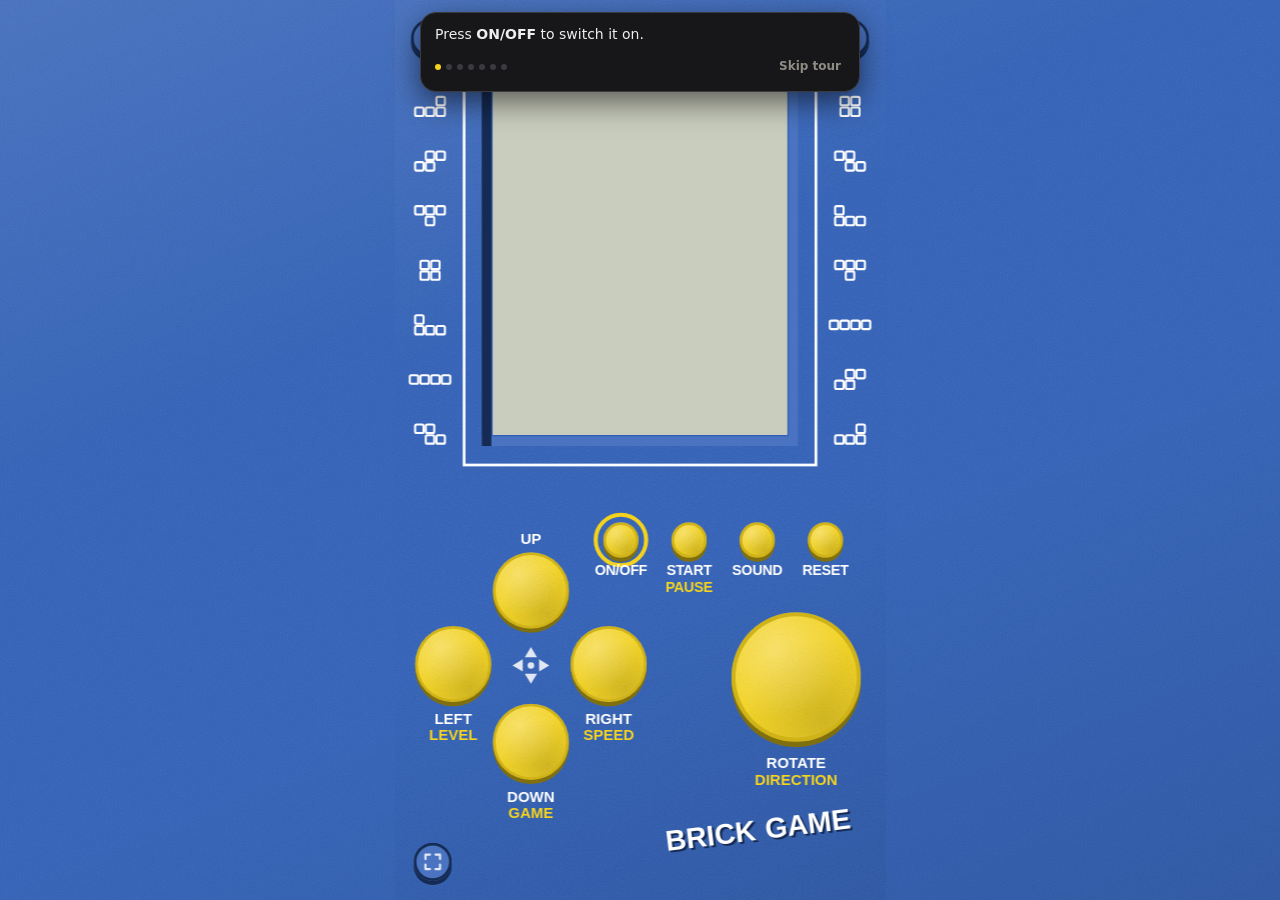
==== commit a9cd38ac: "Brick v30: pressing the LCD glass leaves a dark pool with rainbow fringes that slowly relaxes Co-Aut" ====
--- a/brick/index.html
+++ b/brick/index.html
@@ -19,7 +19,7 @@
 <link rel="icon" type="image/png" sizes="192x192" href="icon-192.png">
 <link rel="apple-touch-icon" href="icon-180.png">
 <link rel="manifest" href="manifest.webmanifest">
-<link rel="stylesheet" href="brick.css?v=28">
+<link rel="stylesheet" href="brick.css?v=30">
 </head>
 <body>
 <!--
@@ -258,10 +258,10 @@
 </main>
 
 <noscript><p style="color:#ddd;font:16px system-ui;padding:2rem">Brick Game needs JavaScript.</p></noscript>
-<script src="games.js?v=28"></script>
-<script src="mascots.js?v=28"></script>
-<script src="engine.js?v=28"></script>
-<script src="back.js?v=28"></script>
-<script src="welcome.js?v=28"></script>
+<script src="games.js?v=30"></script>
+<script src="mascots.js?v=30"></script>
+<script src="engine.js?v=30"></script>
+<script src="back.js?v=30"></script>
+<script src="welcome.js?v=30"></script>
 </body>
 </html>
--- a/brick/brick.css
+++ b/brick/brick.css
@@ -8,7 +8,7 @@
   /* fine plastic grain + a faint sheen, layered over the body and key colours for a slightly real feel */
   --grain: url("data:image/svg+xml;utf8,<svg xmlns='http://www.w3.org/2000/svg' width='180' height='180'><filter id='n' x='0' y='0' width='100%25' height='100%25'><feTurbulence type='fractalNoise' baseFrequency='.8' numOctaves='2' stitchTiles='stitch'/><feColorMatrix type='saturate' values='0'/><feColorMatrix values='1.4 0 0 0 -.2  0 1.4 0 0 -.2  0 0 1.4 0 -.2  0 0 0 0 .075'/></filter><rect width='100%25' height='100%25' filter='url(%23n)'/></svg>");
   --sheen: linear-gradient(158deg, rgba(255,255,255,.10) 0%, rgba(255,255,255,0) 34%, rgba(0,0,0,0) 62%, rgba(0,0,0,.10) 100%);
-  --build: "28";        /* must match BUILD in engine.js: lets the page notice a stale stylesheet */
+  --build: "30";        /* must match BUILD in engine.js: lets the page notice a stale stylesheet */
   --body: #17171a;      /* shell */
   --body-hi: #2b2b2e;   /* top edge catching the light */
   --body-lo: #0b0b0d;   /* outline / underside */
@@ -83,6 +83,7 @@
 .lcd-frame { position: absolute; background: #2b2c30; box-shadow: inset 0 0 0 2px #18191b; }
 .lcd-screen { position: relative; background: var(--lcd-bg); box-shadow: 0 0 0 2px #18191b; overflow: hidden; }
 :is(#lcd, .lcdc) { display: block; }
+.lcd-press { position: absolute; left: 0; top: 0; width: 100%; height: 100%; pointer-events: none; mix-blend-mode: multiply; }
 body:not(.is-on) .lcd-screen { background: color-mix(in srgb, var(--lcd-bg) 90%, #777); }
 
 /* keys: flat disc, darker rim, hard side underneath */
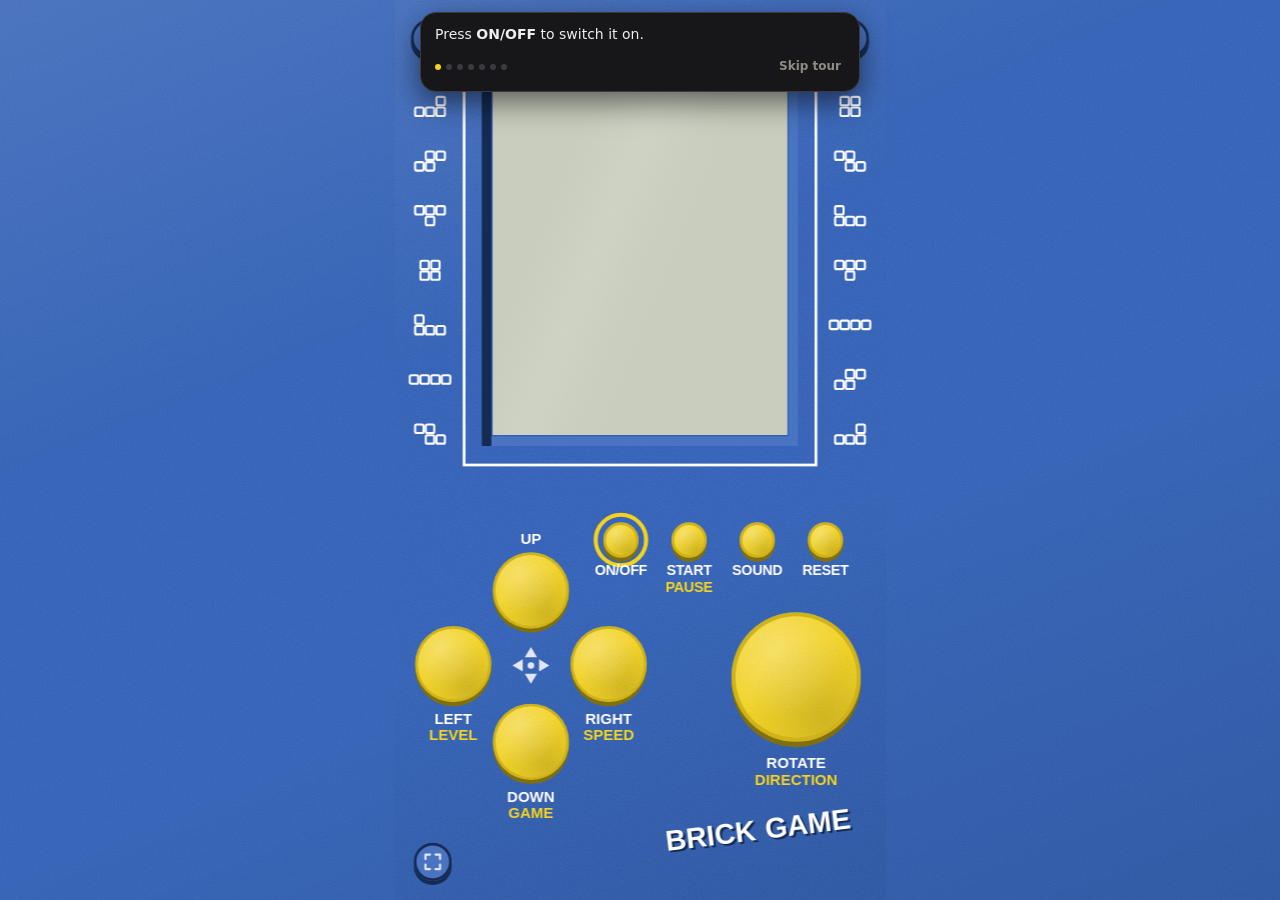
==== commit b6dc3c1b: "Brick v31: new mascot cast with distinct silhouettes; LCD ghosting and tilt parallax Co-Authored-By:" ====
--- a/brick/index.html
+++ b/brick/index.html
@@ -19,7 +19,7 @@
 <link rel="icon" type="image/png" sizes="192x192" href="icon-192.png">
 <link rel="apple-touch-icon" href="icon-180.png">
 <link rel="manifest" href="manifest.webmanifest">
-<link rel="stylesheet" href="brick.css?v=30">
+<link rel="stylesheet" href="brick.css?v=31">
 </head>
 <body>
 <!--
@@ -258,10 +258,10 @@
 </main>
 
 <noscript><p style="color:#ddd;font:16px system-ui;padding:2rem">Brick Game needs JavaScript.</p></noscript>
-<script src="games.js?v=30"></script>
-<script src="mascots.js?v=30"></script>
-<script src="engine.js?v=30"></script>
-<script src="back.js?v=30"></script>
-<script src="welcome.js?v=30"></script>
+<script src="games.js?v=31"></script>
+<script src="mascots.js?v=31"></script>
+<script src="engine.js?v=31"></script>
+<script src="back.js?v=31"></script>
+<script src="welcome.js?v=31"></script>
 </body>
 </html>
--- a/brick/brick.css
+++ b/brick/brick.css
@@ -8,7 +8,7 @@
   /* fine plastic grain + a faint sheen, layered over the body and key colours for a slightly real feel */
   --grain: url("data:image/svg+xml;utf8,<svg xmlns='http://www.w3.org/2000/svg' width='180' height='180'><filter id='n' x='0' y='0' width='100%25' height='100%25'><feTurbulence type='fractalNoise' baseFrequency='.8' numOctaves='2' stitchTiles='stitch'/><feColorMatrix type='saturate' values='0'/><feColorMatrix values='1.4 0 0 0 -.2  0 1.4 0 0 -.2  0 0 1.4 0 -.2  0 0 0 0 .075'/></filter><rect width='100%25' height='100%25' filter='url(%23n)'/></svg>");
   --sheen: linear-gradient(158deg, rgba(255,255,255,.10) 0%, rgba(255,255,255,0) 34%, rgba(0,0,0,0) 62%, rgba(0,0,0,.10) 100%);
-  --build: "30";        /* must match BUILD in engine.js: lets the page notice a stale stylesheet */
+  --build: "31";        /* must match BUILD in engine.js: lets the page notice a stale stylesheet */
   --body: #17171a;      /* shell */
   --body-hi: #2b2b2e;   /* top edge catching the light */
   --body-lo: #0b0b0d;   /* outline / underside */
@@ -83,6 +83,7 @@
 .lcd-frame { position: absolute; background: #2b2c30; box-shadow: inset 0 0 0 2px #18191b; }
 .lcd-screen { position: relative; background: var(--lcd-bg); box-shadow: 0 0 0 2px #18191b; overflow: hidden; }
 :is(#lcd, .lcdc) { display: block; }
+.lcd-screen::after { content: ''; position: absolute; inset: 0; pointer-events: none; background: linear-gradient(112deg, transparent calc(24% + var(--tx, 0) * 20%), rgba(255,255,255,.11) calc(40% + var(--tx, 0) * 20%), rgba(255,255,255,.03) calc(52% + var(--tx, 0) * 20%), transparent calc(62% + var(--tx, 0) * 20%)); }
 .lcd-press { position: absolute; left: 0; top: 0; width: 100%; height: 100%; pointer-events: none; mix-blend-mode: multiply; }
 body:not(.is-on) .lcd-screen { background: color-mix(in srgb, var(--lcd-bg) 90%, #777); }
 
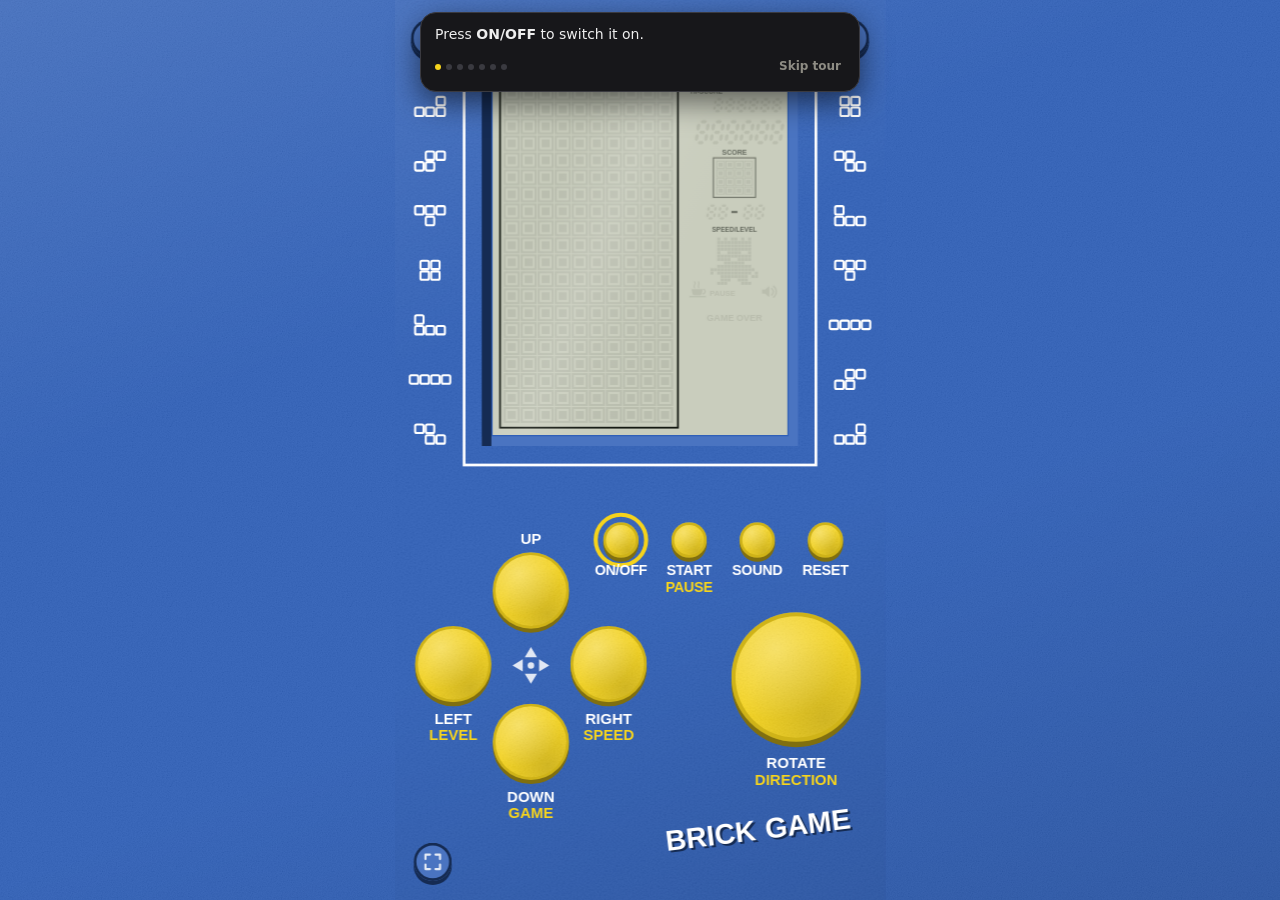
==== commit 02443092: "Brick v32: LCD frame and unlit segments visible when off; back panel redone as black shell with rece" ====
--- a/brick/index.html
+++ b/brick/index.html
@@ -19,7 +19,7 @@
 <link rel="icon" type="image/png" sizes="192x192" href="icon-192.png">
 <link rel="apple-touch-icon" href="icon-180.png">
 <link rel="manifest" href="manifest.webmanifest">
-<link rel="stylesheet" href="brick.css?v=31">
+<link rel="stylesheet" href="brick.css?v=32">
 </head>
 <body>
 <!--
@@ -137,8 +137,9 @@
         <div class="bk-slots">
           <div class="bk-slot"><i>+</i><i>&minus;</i><svg class="spring" viewBox="0 0 40 40" aria-hidden="true" fill="none" stroke="currentColor" stroke-width="2.6" stroke-linecap="round" stroke-linejoin="round"><path d="M20 38 V34 L9 31 L31 26 L9 21 L31 16 L9 11 L31 6 L20 3 V1"/></svg><s class="plate"></s></div><div class="bk-slot rev"><i>&minus;</i><i>+</i><svg class="spring" viewBox="0 0 40 40" aria-hidden="true" fill="none" stroke="currentColor" stroke-width="2.6" stroke-linecap="round" stroke-linejoin="round"><path d="M20 38 V34 L9 31 L31 26 L9 21 L31 16 L9 11 L31 6 L20 3 V1"/></svg><s class="plate"></s></div>
         </div>
-        <button type="button" class="bk-bat" data-i="0" data-brand="voltix" aria-label="Voltix AA battery, tap to remove"><span class="in"><i class="nub"></i><i class="band"></i><u class="pl">+</u><b class="bname">VOLTIX</b><b class="spec">AA 1.5V</b><u class="mi">&minus;</u></span></button>
-        <button type="button" class="bk-bat" data-i="1" data-brand="zapcell" aria-label="Zapcell AA battery, tap to remove"><span class="in"><i class="nub"></i><i class="band"></i><u class="pl">+</u><b class="bname">ZAPCELL</b><b class="spec">AA 1.5V</b><u class="mi">&minus;</u></span></button>
+        <button type="button" class="bk-bat" data-i="0" data-brand="zapcell" aria-label="Zapcell AA battery, tap to remove"><span class="in"><i class="nub"></i><i class="band"></i><u class="pl">+</u><b class="bname">ZAPCELL</b><b class="spec">AA 1.5V</b><u class="mi">&minus;</u></span></button>
+        <button type="button" class="bk-bat" data-i="1" data-brand="voltix" aria-label="Voltix AA battery, tap to remove"><span class="in"><i class="nub"></i><i class="band"></i><u class="pl">+</u><b class="bname">VOLTIX</b><b class="spec">AA 1.5V</b><u class="mi">&minus;</u></span></button>
+        <p class="bk-req" aria-hidden="true">REQUIRES 2 AA BATTERIES<small>(NOT INCLUDED)</small></p>
         <div class="bk-lower">
           <p class="bk-hint" id="bk-hint">Tap a battery to take it out.</p>
           <div class="bk-egg" id="bk-egg">
@@ -151,6 +152,7 @@
       </div>
       <div class="bk-door" id="bk-door">
         <div class="bk-ridges"><em></em><em></em><em></em></div>
+        <div class="bk-grille" aria-hidden="true"><i></i><i></i><i></i><i></i><i></i><i></i><i></i></div>
         <h2>BRICK GAME</h2>
         <div class="bk-sub">9999 IN 1</div>
         <p>A playable rebuild of the pocket brick handheld: twelve games, ten speeds and ten levels, made to fit in your phone.</p>
@@ -258,10 +260,10 @@
 </main>
 
 <noscript><p style="color:#ddd;font:16px system-ui;padding:2rem">Brick Game needs JavaScript.</p></noscript>
-<script src="games.js?v=31"></script>
-<script src="mascots.js?v=31"></script>
-<script src="engine.js?v=31"></script>
-<script src="back.js?v=31"></script>
-<script src="welcome.js?v=31"></script>
+<script src="games.js?v=32"></script>
+<script src="mascots.js?v=32"></script>
+<script src="engine.js?v=32"></script>
+<script src="back.js?v=32"></script>
+<script src="welcome.js?v=32"></script>
 </body>
 </html>
--- a/brick/brick.css
+++ b/brick/brick.css
@@ -8,7 +8,7 @@
   /* fine plastic grain + a faint sheen, layered over the body and key colours for a slightly real feel */
   --grain: url("data:image/svg+xml;utf8,<svg xmlns='http://www.w3.org/2000/svg' width='180' height='180'><filter id='n' x='0' y='0' width='100%25' height='100%25'><feTurbulence type='fractalNoise' baseFrequency='.8' numOctaves='2' stitchTiles='stitch'/><feColorMatrix type='saturate' values='0'/><feColorMatrix values='1.4 0 0 0 -.2  0 1.4 0 0 -.2  0 0 1.4 0 -.2  0 0 0 0 .075'/></filter><rect width='100%25' height='100%25' filter='url(%23n)'/></svg>");
   --sheen: linear-gradient(158deg, rgba(255,255,255,.10) 0%, rgba(255,255,255,0) 34%, rgba(0,0,0,0) 62%, rgba(0,0,0,.10) 100%);
-  --build: "31";        /* must match BUILD in engine.js: lets the page notice a stale stylesheet */
+  --build: "32";        /* must match BUILD in engine.js: lets the page notice a stale stylesheet */
   --body: #17171a;      /* shell */
   --body-hi: #2b2b2e;   /* top edge catching the light */
   --body-lo: #0b0b0d;   /* outline / underside */
@@ -671,3 +671,26 @@
 /* docked: give the console a contrasting backdrop (and rounded edges) so full-bleed consoles don't melt into the page */
 html.docked body { background: var(--dock-bg) !important; }
 html.docked #device[data-layout="c"], html.docked #device[data-layout="d"] { border-radius: 26px; box-shadow: 0 16px 40px rgba(0, 0, 0, .5), 0 0 0 2px var(--body-lo); }
+
+/* ---- back of the console, as on the real unit: black shell, a recessed battery bay in the body colour, a slide-off door with a grip tab, a speaker grille ---- */
+#back:not([data-shell="clear"]) { background: var(--sheen), var(--grain), radial-gradient(120% 90% at 30% 0%, #34363b, #1a1b1e 60%, #121315); }
+#back .shell { color: #e6e6e1; }
+#back .bk-door { background: linear-gradient(#2d2f34, #202226); box-shadow: inset 0 0 0 3px #101113, inset 0 2px 0 3px rgba(255, 255, 255, .05), 0 3px 0 #0a0a0b; }
+#back .bk-door::before { content: ''; position: absolute; left: 50%; top: -9px; width: 54px; height: 11px; margin-left: -27px; border-radius: 7px 7px 0 0; background: #2d2f34; box-shadow: inset 0 0 0 2px #101113; }
+#back .bk-door h2 { color: #f1f1ec; }
+#back .bk-door p { color: #e6e6e1; }
+#back .bk-ridges em { background: #0c0d0f; box-shadow: 0 1px 0 rgba(255, 255, 255, .09); opacity: 1; }
+#back .bk-link { background: #f1f1ec; color: #202226; box-shadow: 0 3px 0 #0a0a0b; }
+#back .bk-btn { box-shadow: inset 0 0 0 2px var(--key-rim), 0 3px 0 var(--key-side); }
+.bk-grille { position: absolute; right: 26px; top: 26px; width: 36px; height: 36px; }
+.bk-grille i { position: absolute; left: 15px; top: 15px; width: 6px; height: 6px; border-radius: 50%; background: #0b0c0d; box-shadow: 0 1px 0 rgba(255, 255, 255, .1); }
+.bk-grille i:nth-child(1) { transform: translate(0, 0); }
+.bk-grille i:nth-child(2) { transform: translate(0, -13px); } .bk-grille i:nth-child(3) { transform: translate(11px, -6px); }
+.bk-grille i:nth-child(4) { transform: translate(11px, 7px); } .bk-grille i:nth-child(5) { transform: translate(0, 13px); }
+.bk-grille i:nth-child(6) { transform: translate(-11px, 7px); } .bk-grille i:nth-child(7) { transform: translate(-11px, -6px); }
+#back.land .bk-grille { display: none; }
+#back .bk-bay { background: color-mix(in srgb, var(--body-lo) 62%, #0a0a0a); box-shadow: 0 0 0 4px #0b0c0d, 0 0 0 6px #33353a, inset 0 8px 18px rgba(0, 0, 0, .55), inset 0 0 0 3px rgba(0, 0, 0, .35); }
+#back .bk-slot { border: 0; border-radius: 12px; background: rgba(0, 0, 0, .28); box-shadow: inset 0 3px 8px rgba(0, 0, 0, .55), inset 0 0 0 2px rgba(255, 255, 255, .06), 0 1px 0 rgba(255, 255, 255, .08); }
+.bk-req { position: absolute; left: 34px; right: 34px; top: 216px; margin: 0; text-align: center; font: 900 13px/1.25 Arial, Helvetica, sans-serif; letter-spacing: .04em; color: rgba(255, 255, 255, .62); text-shadow: 0 -1px 0 rgba(0, 0, 0, .55), 0 1px 0 rgba(255, 255, 255, .1); }
+.bk-req small { display: block; font-size: 10px; font-weight: 700; letter-spacing: .08em; opacity: .85; }
+#back.land .bk-req { display: none; }
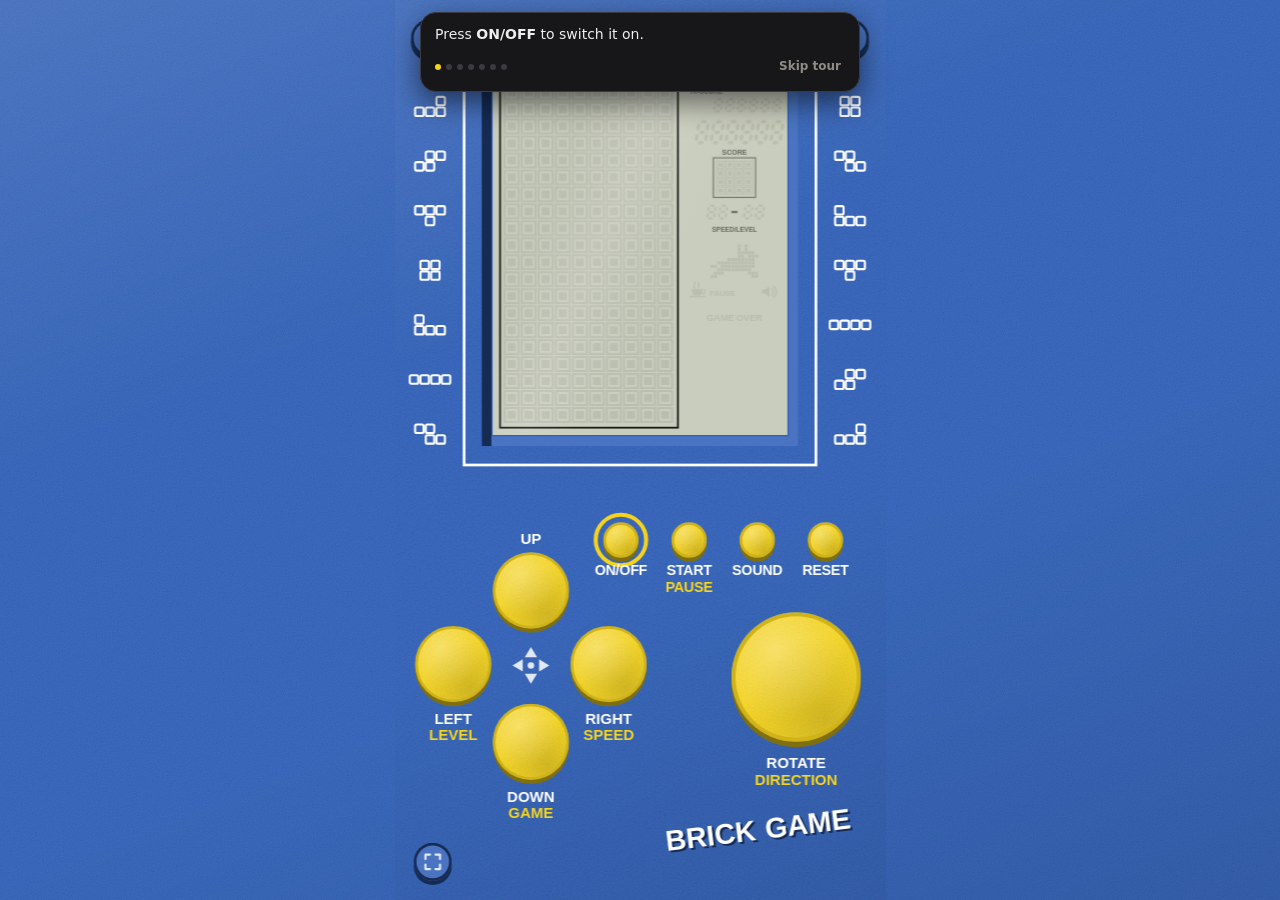
==== commit d9f760bb: "Brick v33: back panel in the body colour; battery bay a slightly different shade with one wide compa" ====
--- a/brick/index.html
+++ b/brick/index.html
@@ -19,7 +19,7 @@
 <link rel="icon" type="image/png" sizes="192x192" href="icon-192.png">
 <link rel="apple-touch-icon" href="icon-180.png">
 <link rel="manifest" href="manifest.webmanifest">
-<link rel="stylesheet" href="brick.css?v=32">
+<link rel="stylesheet" href="brick.css?v=33">
 </head>
 <body>
 <!--
@@ -260,10 +260,10 @@
 </main>
 
 <noscript><p style="color:#ddd;font:16px system-ui;padding:2rem">Brick Game needs JavaScript.</p></noscript>
-<script src="games.js?v=32"></script>
-<script src="mascots.js?v=32"></script>
-<script src="engine.js?v=32"></script>
-<script src="back.js?v=32"></script>
-<script src="welcome.js?v=32"></script>
+<script src="games.js?v=33"></script>
+<script src="mascots.js?v=33"></script>
+<script src="engine.js?v=33"></script>
+<script src="back.js?v=33"></script>
+<script src="welcome.js?v=33"></script>
 </body>
 </html>
--- a/brick/brick.css
+++ b/brick/brick.css
@@ -8,7 +8,7 @@
   /* fine plastic grain + a faint sheen, layered over the body and key colours for a slightly real feel */
   --grain: url("data:image/svg+xml;utf8,<svg xmlns='http://www.w3.org/2000/svg' width='180' height='180'><filter id='n' x='0' y='0' width='100%25' height='100%25'><feTurbulence type='fractalNoise' baseFrequency='.8' numOctaves='2' stitchTiles='stitch'/><feColorMatrix type='saturate' values='0'/><feColorMatrix values='1.4 0 0 0 -.2  0 1.4 0 0 -.2  0 0 1.4 0 -.2  0 0 0 0 .075'/></filter><rect width='100%25' height='100%25' filter='url(%23n)'/></svg>");
   --sheen: linear-gradient(158deg, rgba(255,255,255,.10) 0%, rgba(255,255,255,0) 34%, rgba(0,0,0,0) 62%, rgba(0,0,0,.10) 100%);
-  --build: "32";        /* must match BUILD in engine.js: lets the page notice a stale stylesheet */
+  --build: "33";        /* must match BUILD in engine.js: lets the page notice a stale stylesheet */
   --body: #17171a;      /* shell */
   --body-hi: #2b2b2e;   /* top edge catching the light */
   --body-lo: #0b0b0d;   /* outline / underside */
@@ -672,25 +672,21 @@
 html.docked body { background: var(--dock-bg) !important; }
 html.docked #device[data-layout="c"], html.docked #device[data-layout="d"] { border-radius: 26px; box-shadow: 0 16px 40px rgba(0, 0, 0, .5), 0 0 0 2px var(--body-lo); }
 
-/* ---- back of the console, as on the real unit: black shell, a recessed battery bay in the body colour, a slide-off door with a grip tab, a speaker grille ---- */
-#back:not([data-shell="clear"]) { background: var(--sheen), var(--grain), radial-gradient(120% 90% at 30% 0%, #34363b, #1a1b1e 60%, #121315); }
-#back .shell { color: #e6e6e1; }
-#back .bk-door { background: linear-gradient(#2d2f34, #202226); box-shadow: inset 0 0 0 3px #101113, inset 0 2px 0 3px rgba(255, 255, 255, .05), 0 3px 0 #0a0a0b; }
-#back .bk-door::before { content: ''; position: absolute; left: 50%; top: -9px; width: 54px; height: 11px; margin-left: -27px; border-radius: 7px 7px 0 0; background: #2d2f34; box-shadow: inset 0 0 0 2px #101113; }
-#back .bk-door h2 { color: #f1f1ec; }
-#back .bk-door p { color: #e6e6e1; }
-#back .bk-ridges em { background: #0c0d0f; box-shadow: 0 1px 0 rgba(255, 255, 255, .09); opacity: 1; }
-#back .bk-link { background: #f1f1ec; color: #202226; box-shadow: 0 3px 0 #0a0a0b; }
-#back .bk-btn { box-shadow: inset 0 0 0 2px var(--key-rim), 0 3px 0 var(--key-side); }
+/* ---- back of the console: body-coloured shell, a recessed battery bay with one wide compartment holding two cell slots, a pull tab and a speaker grille ---- */
+#back .bk-door::before { content: ''; position: absolute; left: 50%; top: -9px; width: 54px; height: 11px; margin-left: -27px; border-radius: 7px 7px 0 0; background: var(--body-hi); box-shadow: inset 0 0 0 3px var(--body-lo); }
 .bk-grille { position: absolute; right: 26px; top: 26px; width: 36px; height: 36px; }
-.bk-grille i { position: absolute; left: 15px; top: 15px; width: 6px; height: 6px; border-radius: 50%; background: #0b0c0d; box-shadow: 0 1px 0 rgba(255, 255, 255, .1); }
+.bk-grille i { position: absolute; left: 15px; top: 15px; width: 6px; height: 6px; border-radius: 50%; background: var(--body-lo); box-shadow: 0 1px 0 rgba(255, 255, 255, .25); }
 .bk-grille i:nth-child(1) { transform: translate(0, 0); }
 .bk-grille i:nth-child(2) { transform: translate(0, -13px); } .bk-grille i:nth-child(3) { transform: translate(11px, -6px); }
 .bk-grille i:nth-child(4) { transform: translate(11px, 7px); } .bk-grille i:nth-child(5) { transform: translate(0, 13px); }
 .bk-grille i:nth-child(6) { transform: translate(-11px, 7px); } .bk-grille i:nth-child(7) { transform: translate(-11px, -6px); }
 #back.land .bk-grille { display: none; }
-#back .bk-bay { background: color-mix(in srgb, var(--body-lo) 62%, #0a0a0a); box-shadow: 0 0 0 4px #0b0c0d, 0 0 0 6px #33353a, inset 0 8px 18px rgba(0, 0, 0, .55), inset 0 0 0 3px rgba(0, 0, 0, .35); }
-#back .bk-slot { border: 0; border-radius: 12px; background: rgba(0, 0, 0, .28); box-shadow: inset 0 3px 8px rgba(0, 0, 0, .55), inset 0 0 0 2px rgba(255, 255, 255, .06), 0 1px 0 rgba(255, 255, 255, .08); }
+#back .bk-bay { background: color-mix(in srgb, var(--body-lo) 82%, #0a0a0a); box-shadow: 0 0 0 4px var(--body-lo), 0 0 0 6px rgba(0, 0, 0, .3), inset 0 6px 14px rgba(0, 0, 0, .4), inset 0 0 0 3px rgba(0, 0, 0, .25); }
+#back .bk-slots { left: 24px; right: 24px; gap: 4px; border-radius: 14px; background: rgba(0, 0, 0, .3); box-shadow: inset 0 3px 8px rgba(0, 0, 0, .55), inset 0 0 0 2px rgba(255, 255, 255, .07), 0 1px 0 rgba(255, 255, 255, .1); }
+#back .bk-slots::after { content: ''; position: absolute; left: 50%; top: 14px; bottom: 14px; width: 2px; margin-left: -1px; border-radius: 1px; background: rgba(255, 255, 255, .09); box-shadow: 1px 0 0 rgba(0, 0, 0, .35); }
+#back .bk-slot { border: 0; border-radius: 0; background: none; }
 .bk-req { position: absolute; left: 34px; right: 34px; top: 216px; margin: 0; text-align: center; font: 900 13px/1.25 Arial, Helvetica, sans-serif; letter-spacing: .04em; color: rgba(255, 255, 255, .62); text-shadow: 0 -1px 0 rgba(0, 0, 0, .55), 0 1px 0 rgba(255, 255, 255, .1); }
 .bk-req small { display: block; font-size: 10px; font-weight: 700; letter-spacing: .08em; opacity: .85; }
 #back.land .bk-req { display: none; }
+#back.land .bk-slots { left: 216px; right: 216px; }
+#back.land .bk-bat { left: 271px; } #back.land .bk-bat[data-i="1"] { left: 433px; }
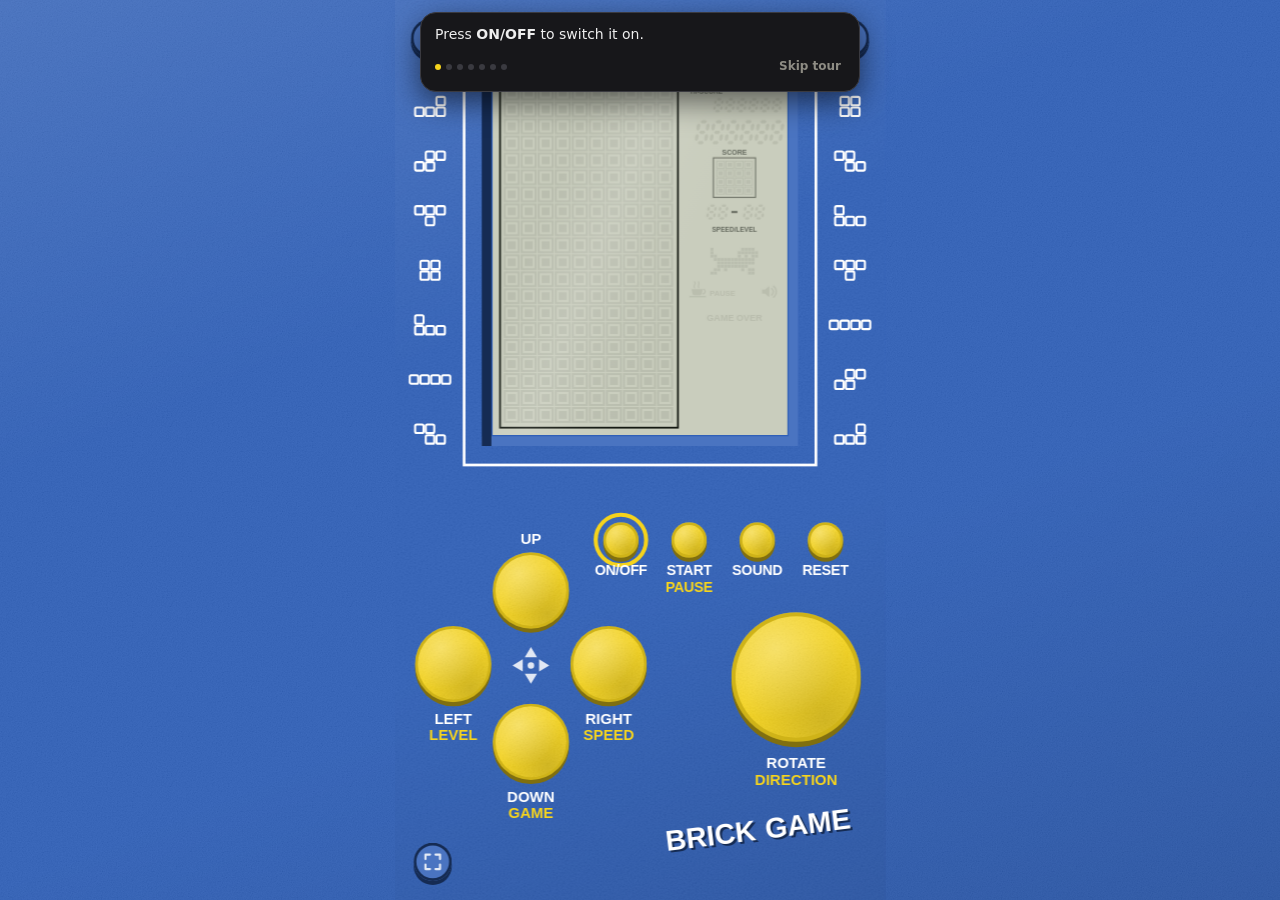
==== commit 9e8a6e61: "Brick v34: brief bleed pass: drop 'real thing' / 'real units' / 'made-up' wording Co-Authored-By: Cl" ====
--- a/brick/index.html
+++ b/brick/index.html
@@ -19,7 +19,7 @@
 <link rel="icon" type="image/png" sizes="192x192" href="icon-192.png">
 <link rel="apple-touch-icon" href="icon-180.png">
 <link rel="manifest" href="manifest.webmanifest">
-<link rel="stylesheet" href="brick.css?v=33">
+<link rel="stylesheet" href="brick.css?v=34">
 </head>
 <body>
 <!--
@@ -223,7 +223,7 @@
             <button type="button" data-menu="quick">Quick</button>
           </div>
         </div>
-        <p class="fsnote">The D-pad on the title screen, where you pick game, speed and level. <b>Original</b>: LEFT level, RIGHT speed, DOWN/UP game (as printed on the real units). <b>Quick</b>: LEFT/RIGHT game, UP/DOWN speed, ROTATE level.</p>
+        <p class="fsnote">The D-pad on the title screen, where you pick game, speed and level. <b>Original</b>: LEFT level, RIGHT speed, DOWN/UP game (as printed on the console). <b>Quick</b>: LEFT/RIGHT game, UP/DOWN speed, ROTATE level.</p>
         <h3>Reset</h3>
         <div class="resetrow">
           <button type="button" class="linkbtn" id="refresh-app">Refresh app</button>
@@ -233,7 +233,7 @@
       </section>
 
       <section data-pane="help" hidden>
-        <p class="lede">Just like the real thing: press <b>ON/OFF</b>, pick a game, speed and level on the title screen (see <i>Title keys</i> under Play), and hit <b>S/P</b> to start.</p>
+        <p class="lede">Press <b>ON/OFF</b>, pick a game, speed and level on the title screen (see <i>Title keys</i> under Play), and hit <b>S/P</b> to start.</p>
         <button type="button" class="linkbtn" id="replay-welcome">Play the welcome tour</button>
         <h3><span id="help-games-n">12</span> games</h3>
         <ol id="help-games"></ol>
@@ -260,10 +260,10 @@
 </main>
 
 <noscript><p style="color:#ddd;font:16px system-ui;padding:2rem">Brick Game needs JavaScript.</p></noscript>
-<script src="games.js?v=33"></script>
-<script src="mascots.js?v=33"></script>
-<script src="engine.js?v=33"></script>
-<script src="back.js?v=33"></script>
-<script src="welcome.js?v=33"></script>
+<script src="games.js?v=34"></script>
+<script src="mascots.js?v=34"></script>
+<script src="engine.js?v=34"></script>
+<script src="back.js?v=34"></script>
+<script src="welcome.js?v=34"></script>
 </body>
 </html>
--- a/brick/brick.css
+++ b/brick/brick.css
@@ -8,7 +8,7 @@
   /* fine plastic grain + a faint sheen, layered over the body and key colours for a slightly real feel */
   --grain: url("data:image/svg+xml;utf8,<svg xmlns='http://www.w3.org/2000/svg' width='180' height='180'><filter id='n' x='0' y='0' width='100%25' height='100%25'><feTurbulence type='fractalNoise' baseFrequency='.8' numOctaves='2' stitchTiles='stitch'/><feColorMatrix type='saturate' values='0'/><feColorMatrix values='1.4 0 0 0 -.2  0 1.4 0 0 -.2  0 0 1.4 0 -.2  0 0 0 0 .075'/></filter><rect width='100%25' height='100%25' filter='url(%23n)'/></svg>");
   --sheen: linear-gradient(158deg, rgba(255,255,255,.10) 0%, rgba(255,255,255,0) 34%, rgba(0,0,0,0) 62%, rgba(0,0,0,.10) 100%);
-  --build: "33";        /* must match BUILD in engine.js: lets the page notice a stale stylesheet */
+  --build: "34";        /* must match BUILD in engine.js: lets the page notice a stale stylesheet */
   --body: #17171a;      /* shell */
   --body-hi: #2b2b2e;   /* top edge catching the light */
   --body-lo: #0b0b0d;   /* outline / underside */
@@ -55,7 +55,7 @@
 
 html[data-tex="off"] { --grain: none; --sheen: none; }
 html[data-tex="off"] :is(.fn i, .rot, #dpad .key, .dpad .key) { background: var(--key); }
-/* clear shell: see-through smoky plastic over a (made-up) circuit board */
+/* clear shell: see-through smoky plastic over a circuit board */
 :root { --pcb: url('pcb.svg'); --glass: rgba(140, 160, 172, .74); }
 :is(#device, #back, .pvdev)[data-shell="clear"] { background: var(--sheen), var(--grain), linear-gradient(var(--glass), var(--glass)), var(--pcb) center / 100% 100% no-repeat, #0d2a1c; }
 html[data-shell="clear"][data-layout="c"] body, html[data-shell="clear"][data-layout="d"] body { background: var(--sheen), var(--grain), var(--body); }
@@ -628,7 +628,7 @@
 .bk-note { flex: 1; min-width: 0; min-height: 54px; padding: 7px 10px; border: 0; cursor: pointer; text-align: left; background: #f1e9a8; color: #3a3a2a; transform: rotate(2deg); box-shadow: 0 2px 0 rgba(0,0,0,.35); font: 700 15px/1.15 "Bradley Hand", "Segoe Print", "Comic Sans MS", "Chalkboard SE", cursive; overflow-wrap: anywhere; }
 .bk-note small { display: block; margin-top: 3px; font-size: 12.5px; font-weight: 400; opacity: .85; }
 .bk-note:active { transform: rotate(2deg) translateY(2px); box-shadow: 0 0 0 rgba(0,0,0,.35); }
-/* two cells from two (made-up) brands */
+/* two cells, two brands */
 .bk-bat {
   position: absolute; width: 48px; height: 132px; padding: 0; cursor: pointer; border: 2px solid rgba(255, 255, 255, .16); border-radius: 7px 7px 6px 6px;
   left: 62px; top: 50px; transition: left .45s cubic-bezier(.3, 1.3, .5, 1), top .45s cubic-bezier(.3, 1.3, .5, 1), transform .45s;
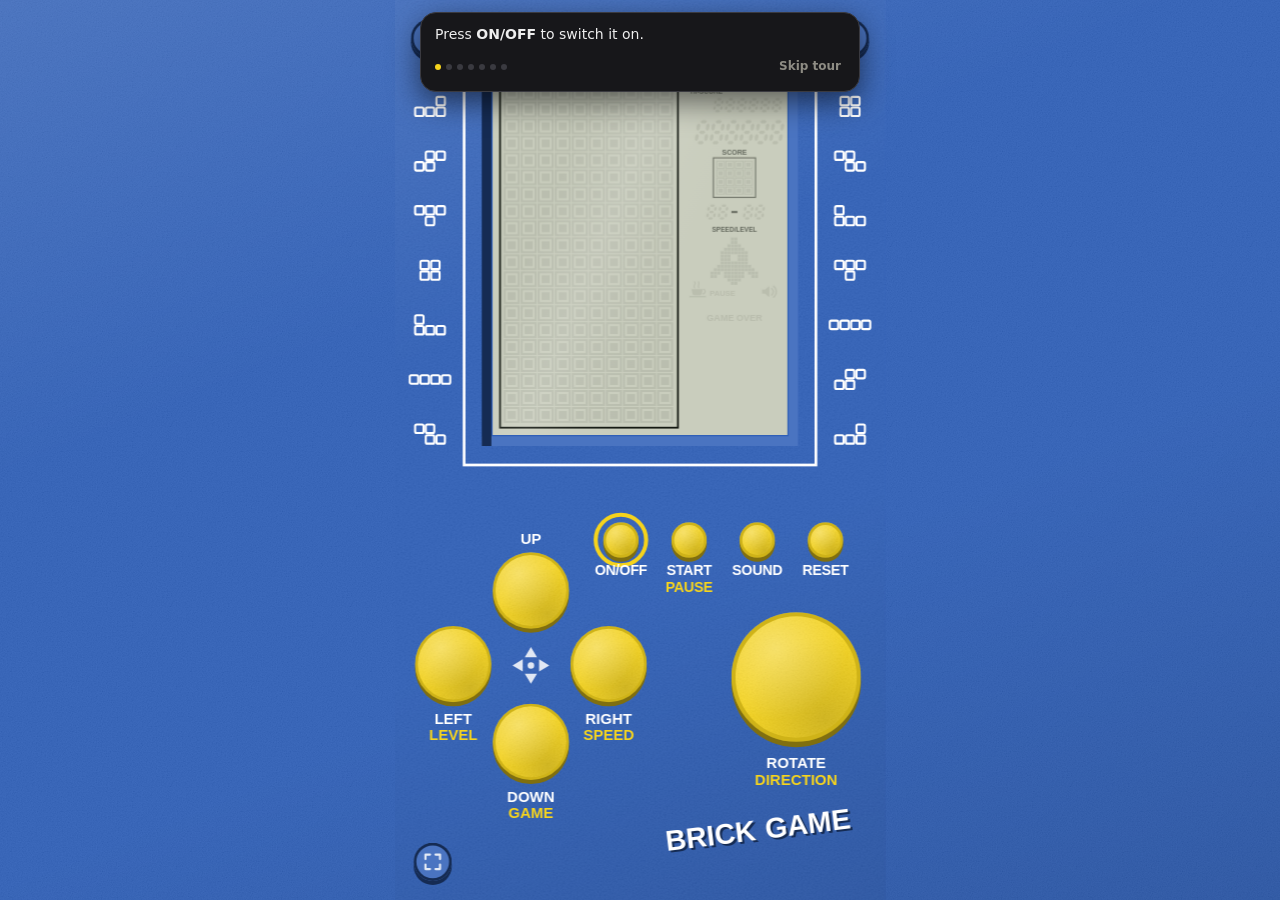
==== commit ed08e146: "Brick v35: Help and tips say Classic screen and Home instead of title screen Co-Authored-By: Claude " ====
--- a/brick/index.html
+++ b/brick/index.html
@@ -19,7 +19,7 @@
 <link rel="icon" type="image/png" sizes="192x192" href="icon-192.png">
 <link rel="apple-touch-icon" href="icon-180.png">
 <link rel="manifest" href="manifest.webmanifest">
-<link rel="stylesheet" href="brick.css?v=34">
+<link rel="stylesheet" href="brick.css?v=35">
 </head>
 <body>
 <!--
@@ -217,13 +217,13 @@
           </div>
         </div>
         <p class="fsnote" id="haptic-note"></p>
-        <div class="opt"><div class="optl">Title keys <span class="hint">D-pad on the title screen</span></div>
+        <div class="opt"><div class="optl">Classic keys <span class="hint">D-pad on the Classic screen</span></div>
           <div class="seg" id="menu-pick">
             <button type="button" data-menu="orig">Original</button>
             <button type="button" data-menu="quick">Quick</button>
           </div>
         </div>
-        <p class="fsnote">The D-pad on the title screen, where you pick game, speed and level. <b>Original</b>: LEFT level, RIGHT speed, DOWN/UP game (as printed on the console). <b>Quick</b>: LEFT/RIGHT game, UP/DOWN speed, ROTATE level.</p>
+        <p class="fsnote">The D-pad on the Classic screen, where you pick game, speed and level. <b>Original</b>: LEFT level, RIGHT speed, DOWN/UP game (as printed on the console). <b>Quick</b>: LEFT/RIGHT game, UP/DOWN speed, ROTATE level.</p>
         <h3>Reset</h3>
         <div class="resetrow">
           <button type="button" class="linkbtn" id="refresh-app">Refresh app</button>
@@ -233,7 +233,7 @@
       </section>
 
       <section data-pane="help" hidden>
-        <p class="lede">Press <b>ON/OFF</b>, pick a game, speed and level on the title screen (see <i>Title keys</i> under Play), and hit <b>S/P</b> to start.</p>
+        <p class="lede">Press <b>ON/OFF</b>, pick a game, speed and level on the Classic screen (see <i>Classic keys</i> under Play), and hit <b>S/P</b> to start.</p>
         <button type="button" class="linkbtn" id="replay-welcome">Play the welcome tour</button>
         <h3><span id="help-games-n">12</span> games</h3>
         <ol id="help-games"></ol>
@@ -244,7 +244,7 @@
           <tr><td>Rotate / fire / drop the bar</td><td>ROTATE</td><td>Space, Z, X</td></tr>
           <tr><td>Start / pause</td><td>S/P</td><td>Enter, P</td></tr>
           <tr><td>Sound</td><td>SOUND</td><td>M</td></tr>
-          <tr><td>Back to the title screen</td><td>RESET</td><td>R</td></tr>
+          <tr><td>Back to Home</td><td>RESET</td><td>R</td></tr>
           <tr><td>Power</td><td>ON/OFF</td><td>O, Esc</td></tr>
         </table>
         <h3>Notes</h3>
@@ -260,10 +260,10 @@
 </main>
 
 <noscript><p style="color:#ddd;font:16px system-ui;padding:2rem">Brick Game needs JavaScript.</p></noscript>
-<script src="games.js?v=34"></script>
-<script src="mascots.js?v=34"></script>
-<script src="engine.js?v=34"></script>
-<script src="back.js?v=34"></script>
-<script src="welcome.js?v=34"></script>
+<script src="games.js?v=35"></script>
+<script src="mascots.js?v=35"></script>
+<script src="engine.js?v=35"></script>
+<script src="back.js?v=35"></script>
+<script src="welcome.js?v=35"></script>
 </body>
 </html>
--- a/brick/brick.css
+++ b/brick/brick.css
@@ -8,7 +8,7 @@
   /* fine plastic grain + a faint sheen, layered over the body and key colours for a slightly real feel */
   --grain: url("data:image/svg+xml;utf8,<svg xmlns='http://www.w3.org/2000/svg' width='180' height='180'><filter id='n' x='0' y='0' width='100%25' height='100%25'><feTurbulence type='fractalNoise' baseFrequency='.8' numOctaves='2' stitchTiles='stitch'/><feColorMatrix type='saturate' values='0'/><feColorMatrix values='1.4 0 0 0 -.2  0 1.4 0 0 -.2  0 0 1.4 0 -.2  0 0 0 0 .075'/></filter><rect width='100%25' height='100%25' filter='url(%23n)'/></svg>");
   --sheen: linear-gradient(158deg, rgba(255,255,255,.10) 0%, rgba(255,255,255,0) 34%, rgba(0,0,0,0) 62%, rgba(0,0,0,.10) 100%);
-  --build: "34";        /* must match BUILD in engine.js: lets the page notice a stale stylesheet */
+  --build: "35";        /* must match BUILD in engine.js: lets the page notice a stale stylesheet */
   --body: #17171a;      /* shell */
   --body-hi: #2b2b2e;   /* top edge catching the light */
   --body-lo: #0b0b0d;   /* outline / underside */
